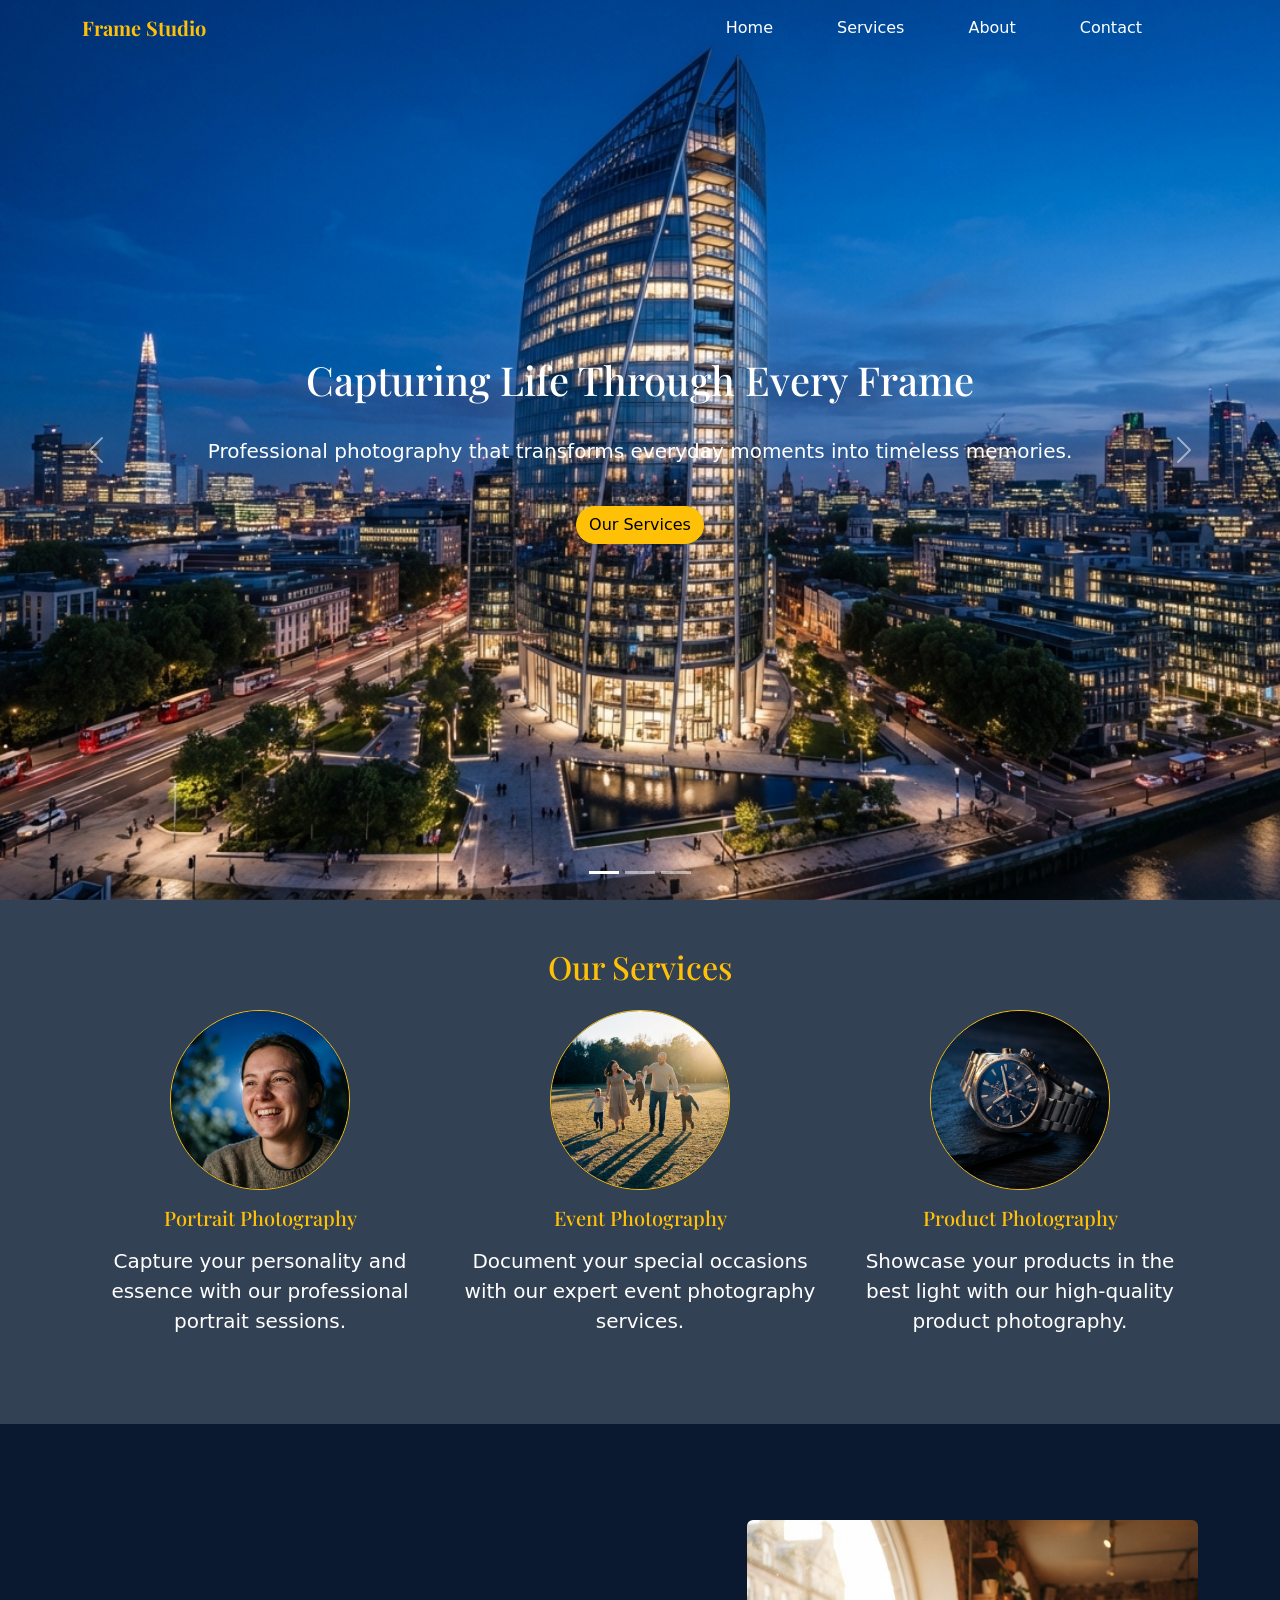
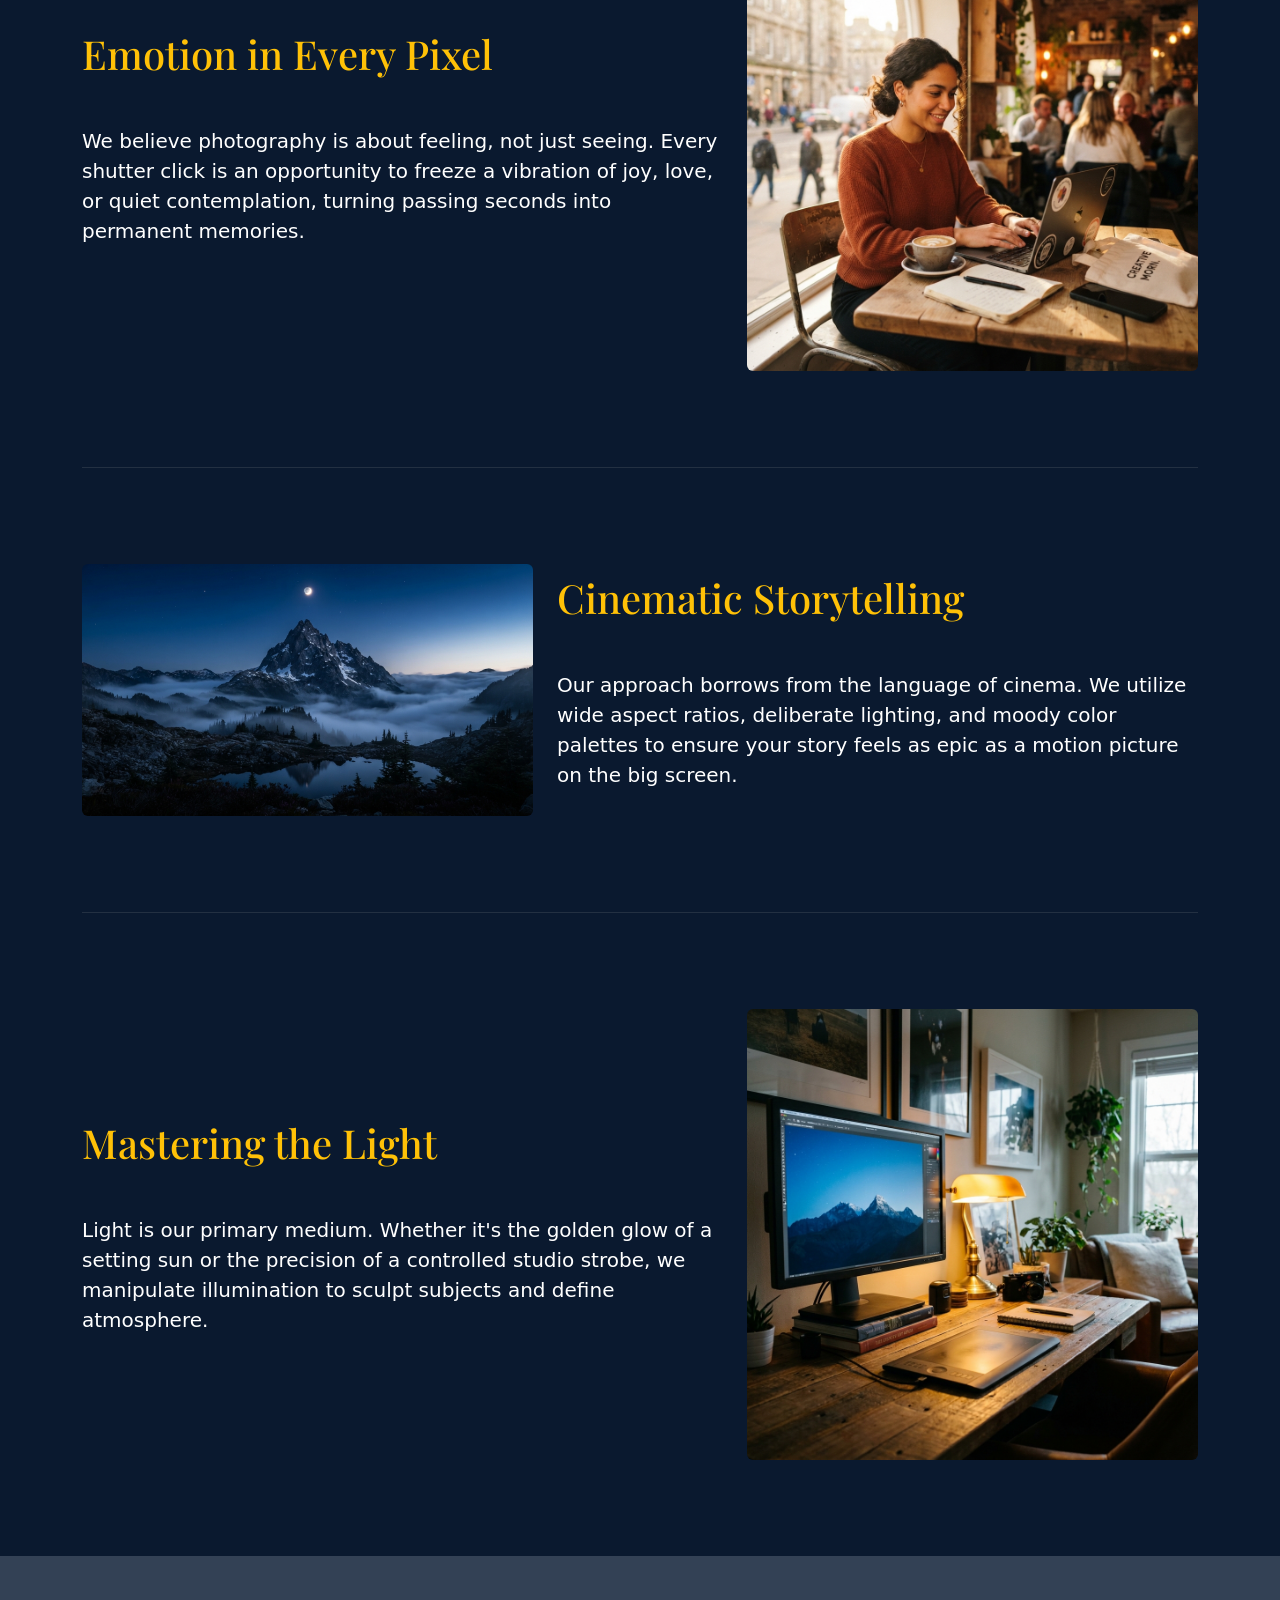
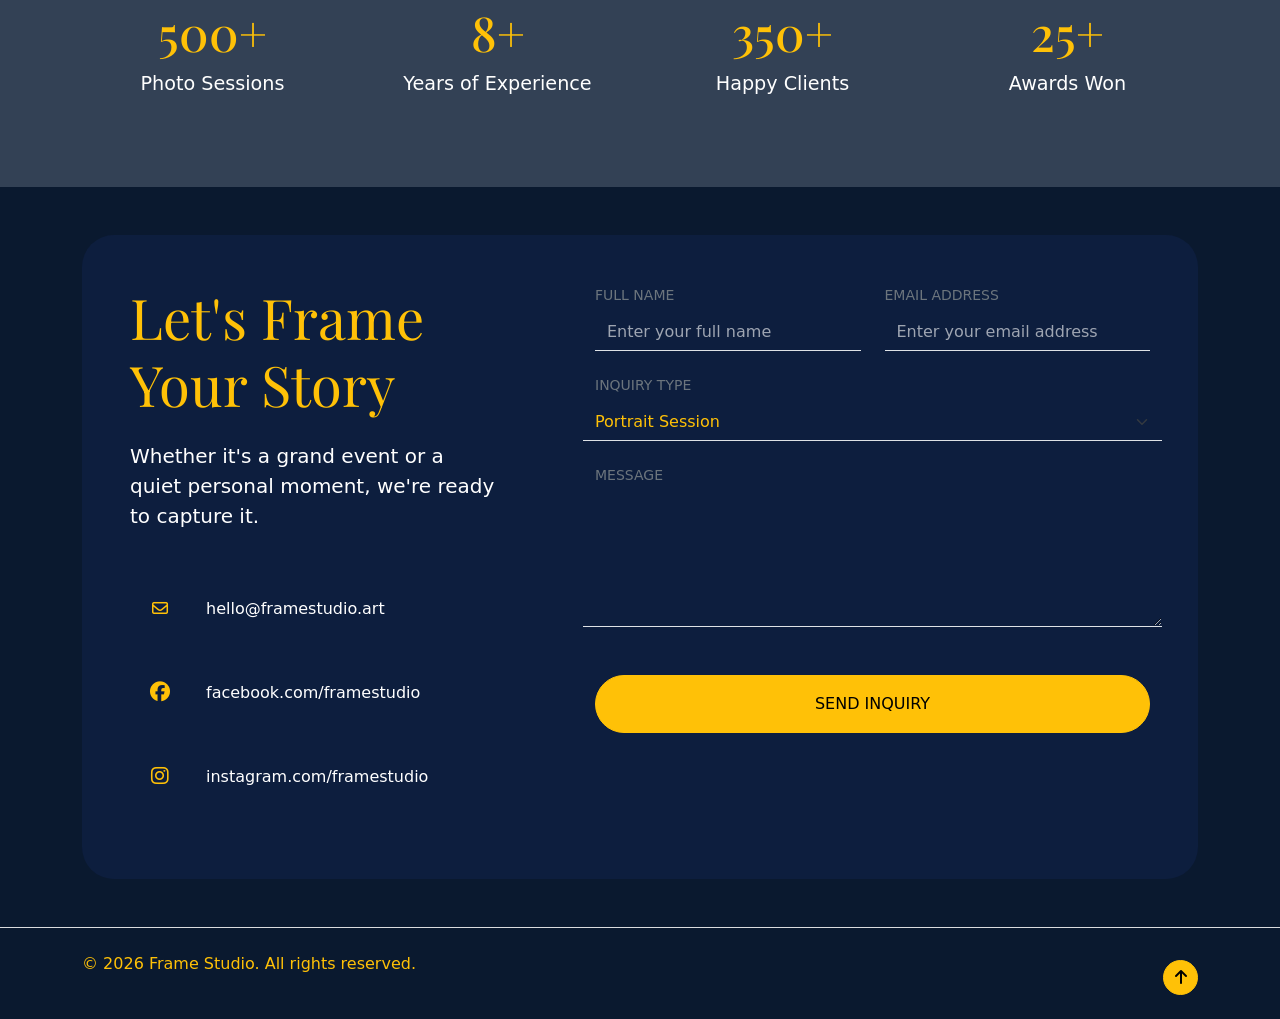
==== task2-FrameStudio/index.html @ ea69ed28 "feat: implement FrameStudio using Bootstrap" ====
<!DOCTYPE html>
<html lang="en">
<head>
    <meta charset="UTF-8">
    <meta name="viewport" content="width=device-width, initial-scale=1.0">
    <title>Frame Studio</title>
    <link rel="stylesheet" href="style.css">
    <link rel="preconnect" href="https://fonts.googleapis.com">
    <link rel="preconnect" href="https://fonts.gstatic.com" crossorigin>
    <link href="https://fonts.googleapis.com/css2?family=Inter:wght@300;400;500;600&family=Playfair+Display:wght@500;600;700;800&display=swap" rel="stylesheet">
    <link rel="stylesheet" href="https://cdnjs.cloudflare.com/ajax/libs/font-awesome/6.7.2/css/all.min.css">
    <link href="https://cdn.jsdelivr.net/npm/bootstrap@5.3.8/dist/css/bootstrap.min.css" rel="stylesheet" integrity="sha384-sRIl4kxILFvY47J16cr9ZwB07vP4J8+LH7qKQnuqkuIAvNWLzeN8tE5YBujZqJLB" crossorigin="anonymous">
</head>
<body>

<!-- 1) header -->
    <header>
        <nav class="navbar navbar-expand-lg fixed-top m" id="navbar">
            <div class="container">
                <a class="navbar-brand text-warning fw-bold" href="#carousel">Frame Studio</a>
                    <ul class="navbar-nav ms-auto">
                        <li class="nav-item me-5 ">
                            <a class="nav-link text-white" href="#carousel">Home</a>
                        </li>
                        <li class="nav-item me-5 ">
                            <a class="nav-link text-white" href="#services">Services</a>
                        </li>
                        <li class="nav-item me-5">
                            <a class="nav-link text-white" href="#about">About</a>
                        </li>
                        <li class="nav-item me-5">
                            <a class="nav-link text-white" href="#contact">Contact</a>
                        </li>
                    </ul>
            </div>
        </nav>
    </header>

<!-- 2)hero carousel -->
<div id="carousel" class="carousel slide" data-bs-ride="carousel">
  <div class="carousel-indicators">
    <button type="button" data-bs-target="#carousel" data-bs-slide-to="0" class="active" aria-current="true" aria-label="Slide 1"></button>
    <button type="button" data-bs-target="#carousel" data-bs-slide-to="1" aria-label="Slide 2"></button>
    <button type="button" data-bs-target="#carousel" data-bs-slide-to="2" aria-label="Slide 3"></button>
  </div>
  <div class="carousel-inner">
    <div class="carousel-item active">
      <img src="images/carousel1.png" class="d-block w-100" alt="image1">
      <div class="carousel-caption d-flex flex-column justify-content-center align-items-center h-100 top-0">
        <h1>Capturing Life Through Every Frame</h1>
        <br>
        <p class="lead">Professional photography that transforms everyday moments into timeless memories.</p>
        <br>
        <a href="#services" class="btn btn-warning rounded-pill">Our Services</a>
      </div>
    </div>
    <div class="carousel-item">
      <img src="images/carousel2.png" class="d-block w-100" alt="image2">
      <div class="carousel-caption d-flex flex-column justify-content-center align-items-center h-100 top-0">
        <h1>Timeless Moments, Artistically Preserved</h1>
        <br>
        <p class="lead">From portraits to special events, we capture emotions with creativity and precision.</p>
        <br>
        <a href="#about" class="btn btn-warning rounded-pill">About Us</a>
      </div>
    </div>
    <div class="carousel-item">
      <img src="images/carousel3.png" class="d-block w-100" alt="image3">
      <div class="carousel-caption d-flex flex-column justify-content-center align-items-center h-100 top-0">
        <h1>The Art of Professional Photography</h1>
        <br>
        <p class="lead">High-quality photography with artistic editing and attention to every detail.</p>
        <br>
        <a href="#contact" class="btn btn-warning rounded-pill">Get in Touch</a>

      </div>
    </div>
  </div>
  <button class="carousel-control-prev" type="button" data-bs-target="#carousel" data-bs-slide="prev">
    <span class="carousel-control-prev-icon" aria-hidden="true"></span>
    <span class="visually-hidden">Previous</span>
  </button>
  <button class="carousel-control-next" type="button" data-bs-target="#carousel" data-bs-slide="next">
    <span class="carousel-control-next-icon" aria-hidden="true"></span>
    <span class="visually-hidden">Next</span>
  </button>
</div>

<!-- 3)services -->
 <section id="services" class="bg-gray py-5">
    <div class="container">
        <h2 class="text-center mb-4 text-warning">Our Services</h2>
        <div class="row">
            <div class="col-lg-4 mb-4">
                    <img src="images/service1.png" class=" rounded-circle border border-warning mb-3 d-block mx-auto service-img" alt="Service 1" width="180" height="180">
                    <div class=" text-center">
                        <h5 class="text-warning mb-3">Portrait Photography</h5>
                        <p class="text-white lead">Capture your personality and essence with our professional portrait sessions.</p>
            
                </div>
            </div>
            <div class="col-lg-4 mb-4">
                    <img src="images/service2.png" class=" rounded-circle border border-warning mb-3 d-block mx-auto service-img" alt="Service 2" width="180" height="180">
                    <div class="text-center">
                        <h5 class="text-warning mb-3">Event Photography</h5>
                        <p class="text-white lead">Document your special occasions with our expert event photography services.</p>
                    </div>
            </div>
            <div class="col-lg-4 mb-4">
                    <img src="images/service3.png" class=" rounded-circle border border-warning mb-3 d-block mx-auto service-img" alt="Service 3" width="180" height="180">
                    <div class=" text-center">
                        <h5 class="text-warning mb-3">Product Photography</h5>
                        <p class="text-white lead">Showcase your products in the best light with our high-quality product photography.</p>
                    </div>
            </div>
        </div>
    </div>
</section>    

<!-- 4)about us -->
<section id="about" class="bg-navy py-5">
<div class="container">
    <div class="row align-items-center py-5">
        <div class="col-lg-7">
        <h1 class="text-warning mb-5">Emotion in Every Pixel</h1>
        <p class="text-white lead">
        We believe photography is about feeling, not just seeing. Every shutter click is an opportunity to freeze a vibration of joy, love, or quiet contemplation, turning passing seconds into permanent memories.
        </p>
        </div>
        <div class="col-lg-5">
        <img src="images/card1.png" class="img-fluid rounded about-img" alt="img1">
        </div>
    </div>
    <hr class="border-secondary opacity-25 my-5">
    <div class="row align-items-center py-5">
        <div class="col-lg-5 order-lg-1">
        <img src="images/card2.png" class="img-fluid rounded about-img" alt="img2">
        </div>
        <div class="col-lg-7 order-lg-2">
        <h1 class="text-warning mb-5">Cinematic Storytelling</h1>
        <p class="text-white lead">Our approach borrows from the language of cinema. We utilize wide aspect ratios, deliberate lighting, and moody color palettes to ensure your story feels as epic as a motion picture on the big screen.</p>
        </div>
    </div>
    <hr class="border-secondary opacity-25 my-5">
    <div class="row align-items-center py-5">
        <div class="col-lg-7">
            <h1 class="text-warning mb-5">Mastering the Light</h1>
            <p class="text-white lead">Light is our primary medium. Whether it's the golden glow of a setting sun or the precision of a controlled studio strobe, we manipulate illumination to sculpt subjects and define atmosphere.</p>
                
        </div>
        <div class="col-lg-5">
        <img src="images/card3.png" class="img-fluid rounded about-img" alt="img3">
        </div>
    </div>

</div>
</section>

<!-- 5)numbers -->
 <section id="numbers" class="bg-gray py-5 ">
    <div class="container">
        <div class="row text-center">
            <div class="col-lg-3 mb-4">
                <h2 class="text-warning mb-2">500+</h2>
                <p class="text-white lead">Photo Sessions</p>
            </div>
            <div class="col-lg-3 mb-4">
                <h2 class="text-warning mb-2">8+</h2>
                <p class="text-white lead">Years of Experience</p>
            </div>
            <div class="col-lg-3 mb-4">
                <h2 class="text-warning mb-2">350+</h2>
                <p class="text-white lead">Happy Clients</p>
            </div>
            <div class="col-lg-3 mb-4">
                <h2 class="text-warning mb-2">25+</h2>
                <p class="text-white lead">Awards Won</p>
            </div>
        </div>
    </div>
 </section>

 <!-- 6)contact -->
<section id="contact" class="bg-navy py-5">
    <div class="container">
        <div class="card bg-blue border-0 rounded-5 overflow-hidden">
            <div class="row g-0">
                <div class="col-lg-5 p-5">
                    <h1 class="display-4 text-warning mb-4">Let's Frame Your Story</h1>
                    <p class="lead text-white mb-5">
                    Whether it's a grand event or a quiet personal moment, we're ready to capture it.
                    </p>
                    <div class="d-flex align-items-center mb-4">
                        <div class="d-flex justify-content-center align-items-center icon" style="width:60px;height:60px;">
                             <a href="https://www.gmail.com" target="_blank" rel="noopener noreferrer">
                                <i class="fa-regular fa-envelope text-warning"></i>
                            </a>
                        </div>
                      <p class="text-white ms-3 mb-0">hello@framestudio.art</p>
                    </div>
                    <div class="d-flex align-items-center mb-4">
                        <div class="d-flex justify-content-center align-items-center icon" style="width:60px;height:60px;">
                             <a href="https://www.facebook.com" target="_blank" rel="noopener noreferrer">
                                <i class="fa-brands fa-facebook fa-lg" style="color: rgb(255, 193, 7);"></i>
                            </a>
                        </div>
                      <p class="text-white ms-3 mb-0">facebook.com/framestudio</p>
                    </div>
                    <div class="d-flex align-items-center mb-4">
                        <div class="d-flex justify-content-center align-items-center icon" style="width:60px;height:60px;">
                             <a href="https://www.instagram.com" target="_blank" rel="noopener noreferrer">
                                <i class="fa-brands fa-instagram fa-lg" style="color: rgb(255, 193, 7);"></i>
                            </a>
                        </div>
                      <p class="text-white ms-3 mb-0">instagram.com/framestudio</p>
                    </div>
                </div>
                <div class="col-lg-7 p-5">
                    <div class="row">
                            <div class="col-md-6 mb-4">
                                <label class="form-label text-secondary small">FULL NAME</label>
                                <input type="text" class="form-control bg-transparent border-0 border-bottom rounded-0 text-white" placeholder="Enter your full name">
                            </div>
                            <div class="col-md-6 mb-4">
                                <label class="form-label text-secondary small">EMAIL ADDRESS</label>
                                <input type="email" class="form-control bg-transparent border-0 border-bottom rounded-0 text-white" placeholder="Enter your email address">
                            </div>
                            <label class="form-label text-secondary small">INQUIRY TYPE</label>
                            <select class="form-select bg-transparent border-0 border-bottom rounded-0 text-warning" aria-label="Default">
                            <option>Portrait Session</option>
                            <option> Corporate Event </option>
                            <option>Product Photography</option>
                            <option>Creative Projects</option>
                            </select>
                            <label class="form-label text-secondary small mt-4">MESSAGE</label>
                            <textarea
                            class="form-control bg-transparent border-0 border-bottom rounded-0 text-white" rows="5" placeholder="Write your message here...">
                            </textarea>
                            <div class="d-grid mt-5">
                            <button class="btn btn-warning rounded-pill py-3">SEND INQUIRY</button>
                            </div>
                    </div>
                </div>
            </div>
        </div>
    </div>
</section>
<hr class="border-secondary my-0">

<!-- 7)footer -->
<footer class="bg-navy py-4">
    <div class="container">
    <div class="row">
        <div class="col-md-6 text-center text-md-start mb-3 mb-md-0">
            <p class="text-warning mb-0">&copy; 2026 Frame Studio. All rights reserved.</p>
        </div>
        <div class="col-md-6 text-center text-md-end">
                <div class="text-end mt-2 text-white ">
                <a href="#carousel" class="btn btn-warning rounded-circle d-inline-flex justify-content-center align-items-center" style="width:35px;height:35px;"> <i class="fa-solid fa-arrow-up"></i> </a>
            </div>
        </div>
    </div>
</footer>

<script src="https://cdn.jsdelivr.net/npm/bootstrap@5.3.8/dist/js/bootstrap.bundle.min.js"></script>
<script src="script.js"></script>
</body>
</html>
---- task2-FrameStudio/style.css ----
/* for color variables & font*/
:root{
    --navy:#0a192f;
    --blue:#1e3b8a2a;
    --gray:#334155;
}

.bg-navy{
    background-color: var(--navy) !important;
}

.bg-blue{
    background-color: var(--blue) !important;
}
.bg-gray{
    background-color: var(--gray) !important;
}
h1,h2,h3,h4,h5,h6,
.navbar-brand{
    font-family:"Playfair Display", serif;
}
/* for navbar scrolled & active link */
#navbar{
    transition: .4s;
}
#navbar.scrolled{
    background: var(--navy);
    box-shadow:0 4px 15px rgba(0,0,0,.25);
}

/* for hero section */
.carousel-item{
    height: 100vh;
}

.carousel-item img{
    width: 100%;
    height: 100%;
    object-fit: cover;
}
/* for service section */
.service-img{
    transition: all 0.3s ease-in-out;
}

.service-img:hover{
    transform: scale(1.1);
}

/* for numbers section */
#numbers{
    
    padding:120px 0;
}
#numbers h2{
    font-size:3rem;
}
#numbers p{
    font-size:1.2rem;
}
/* for contact section */
.icon:hover{
    background-color: var(--blue);
    border-radius: 50%;
    transition: all 0.3s ease-in-out;
}
.form-control::placeholder{
    color: rgba(255,255,255,.6) !important;
    opacity: 1 !important;
}
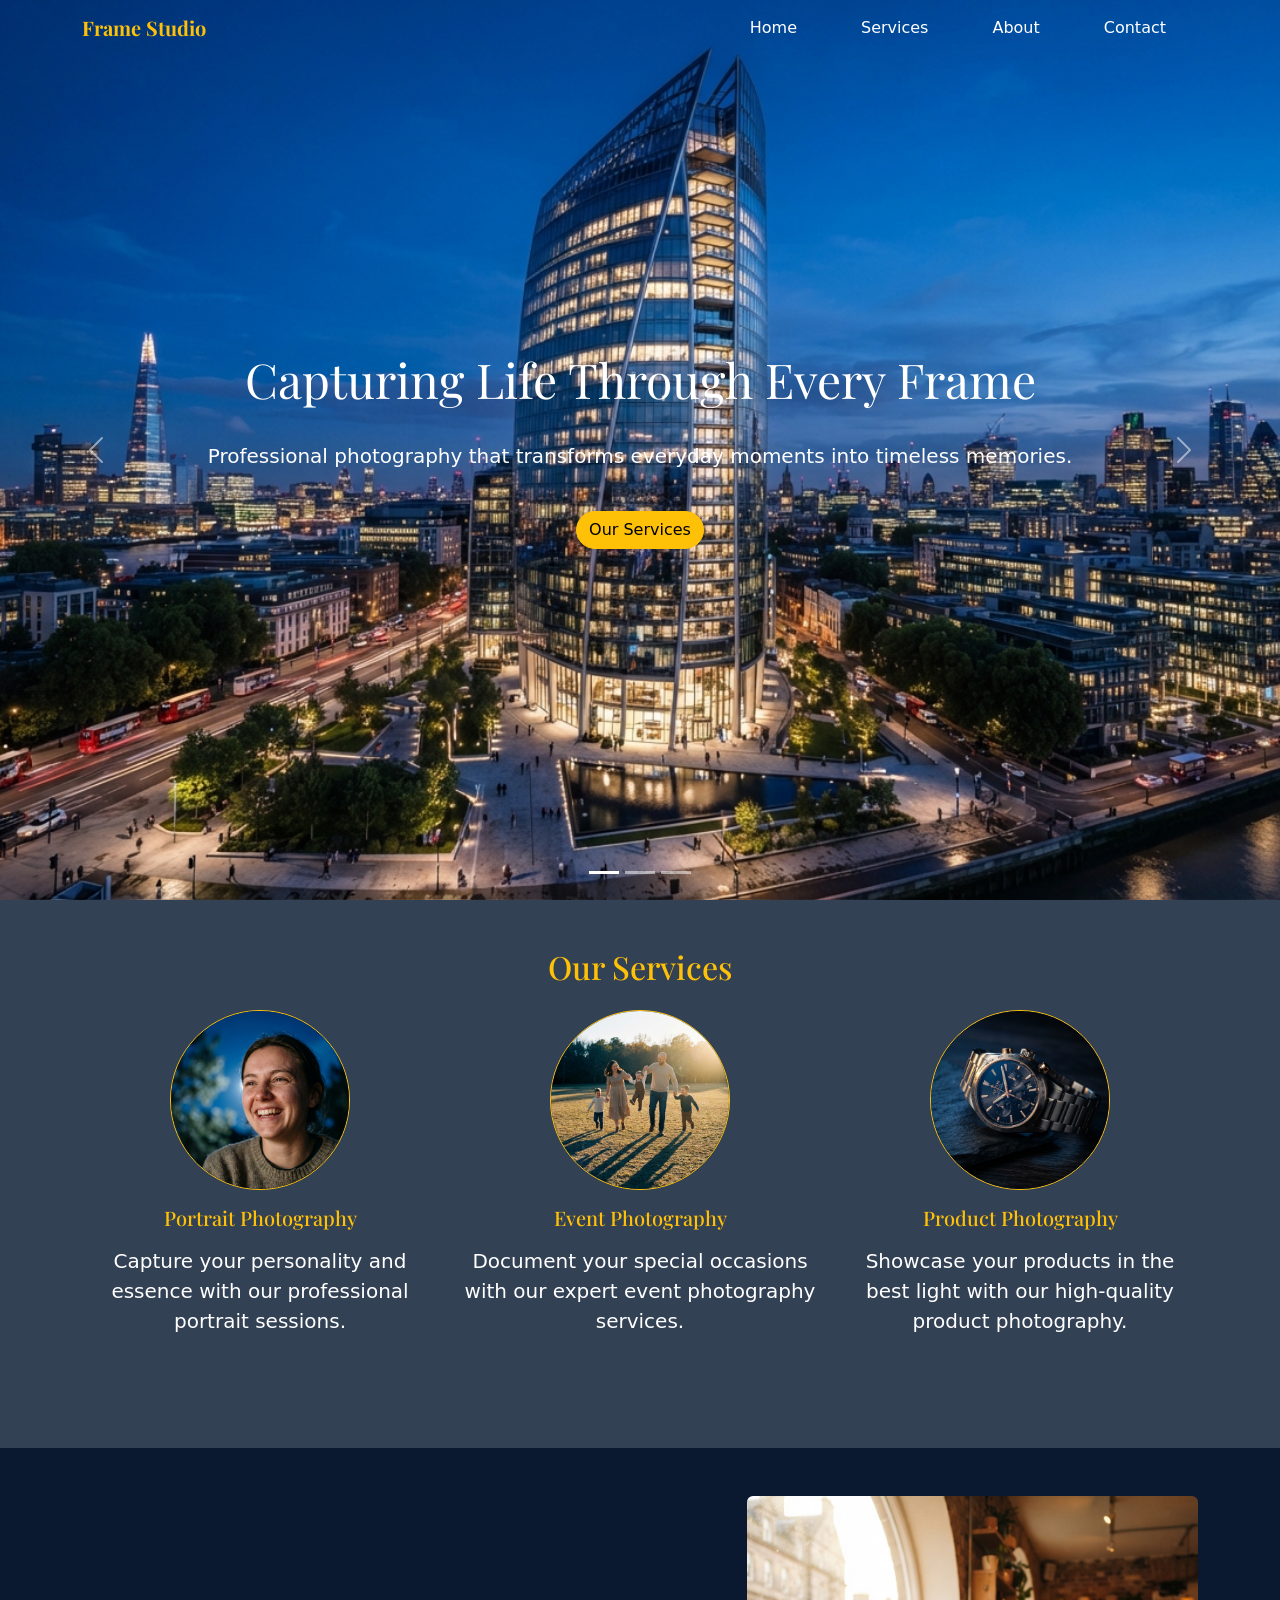
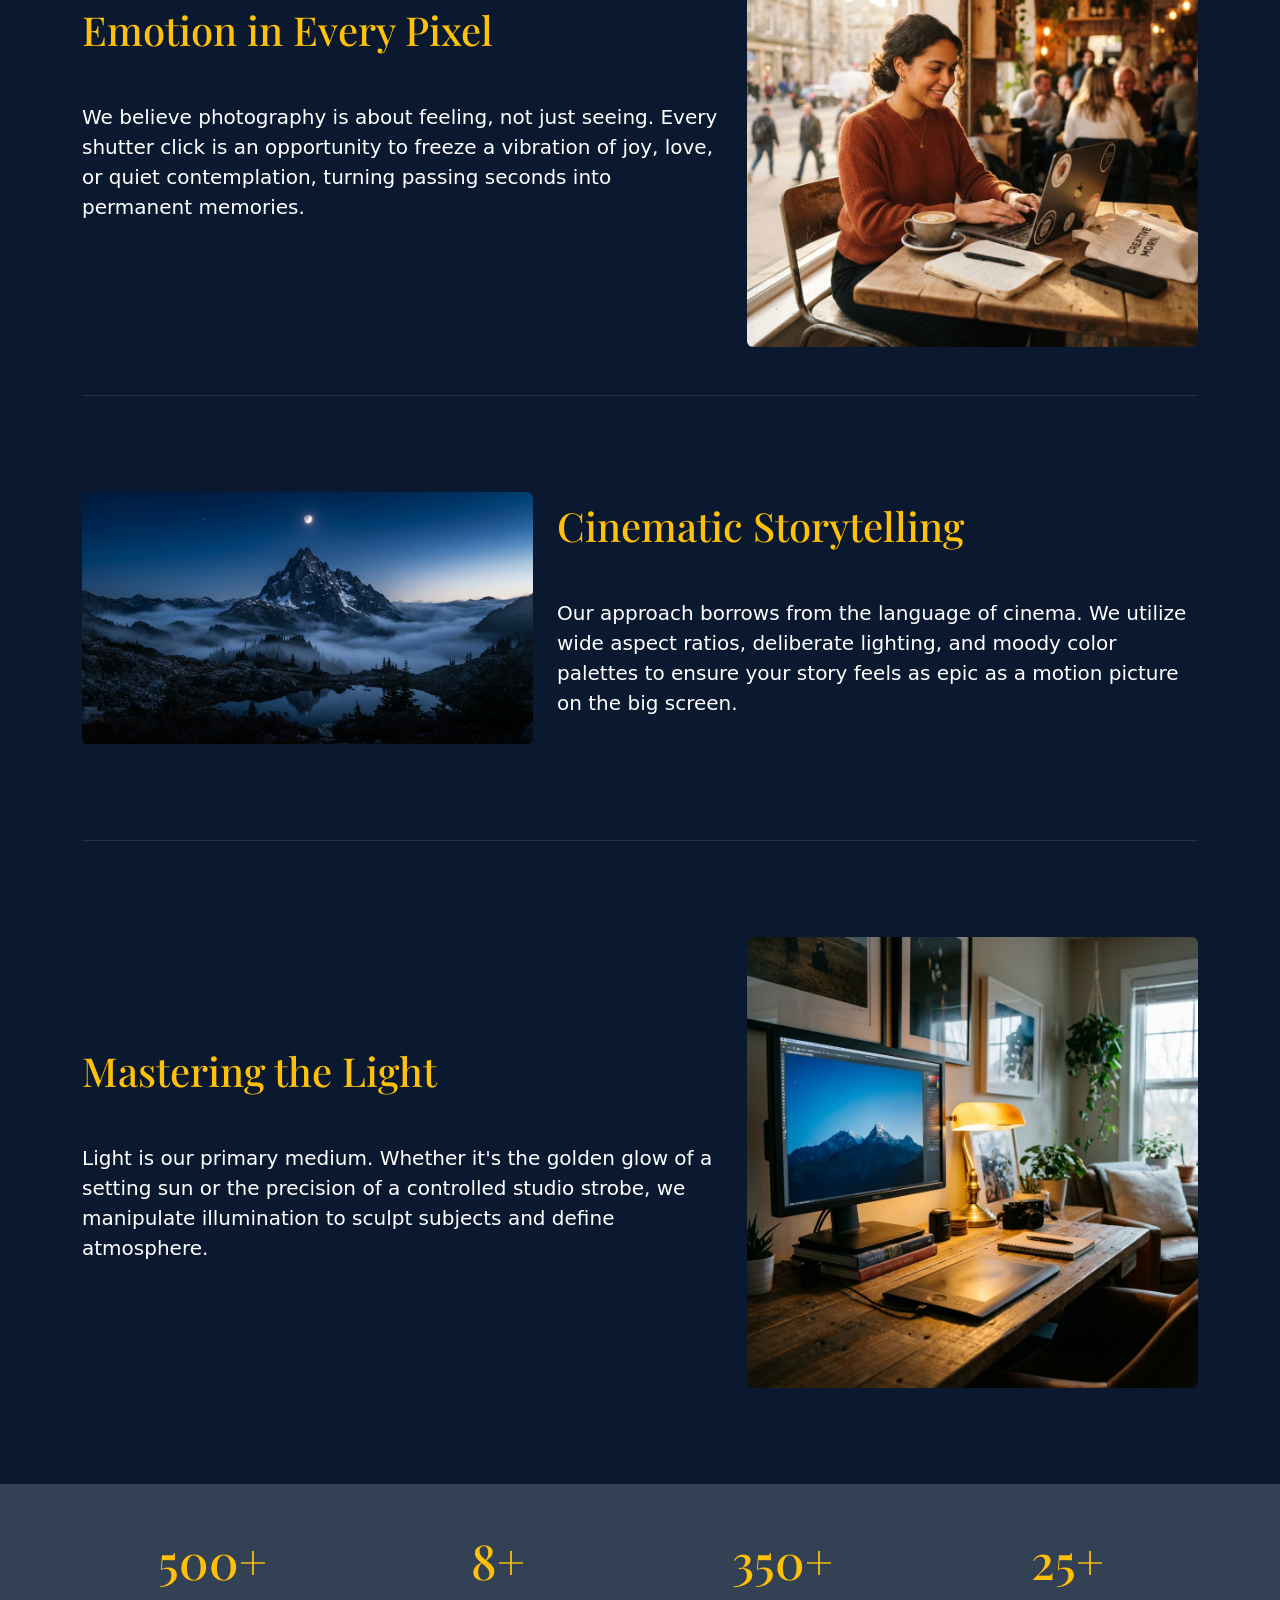
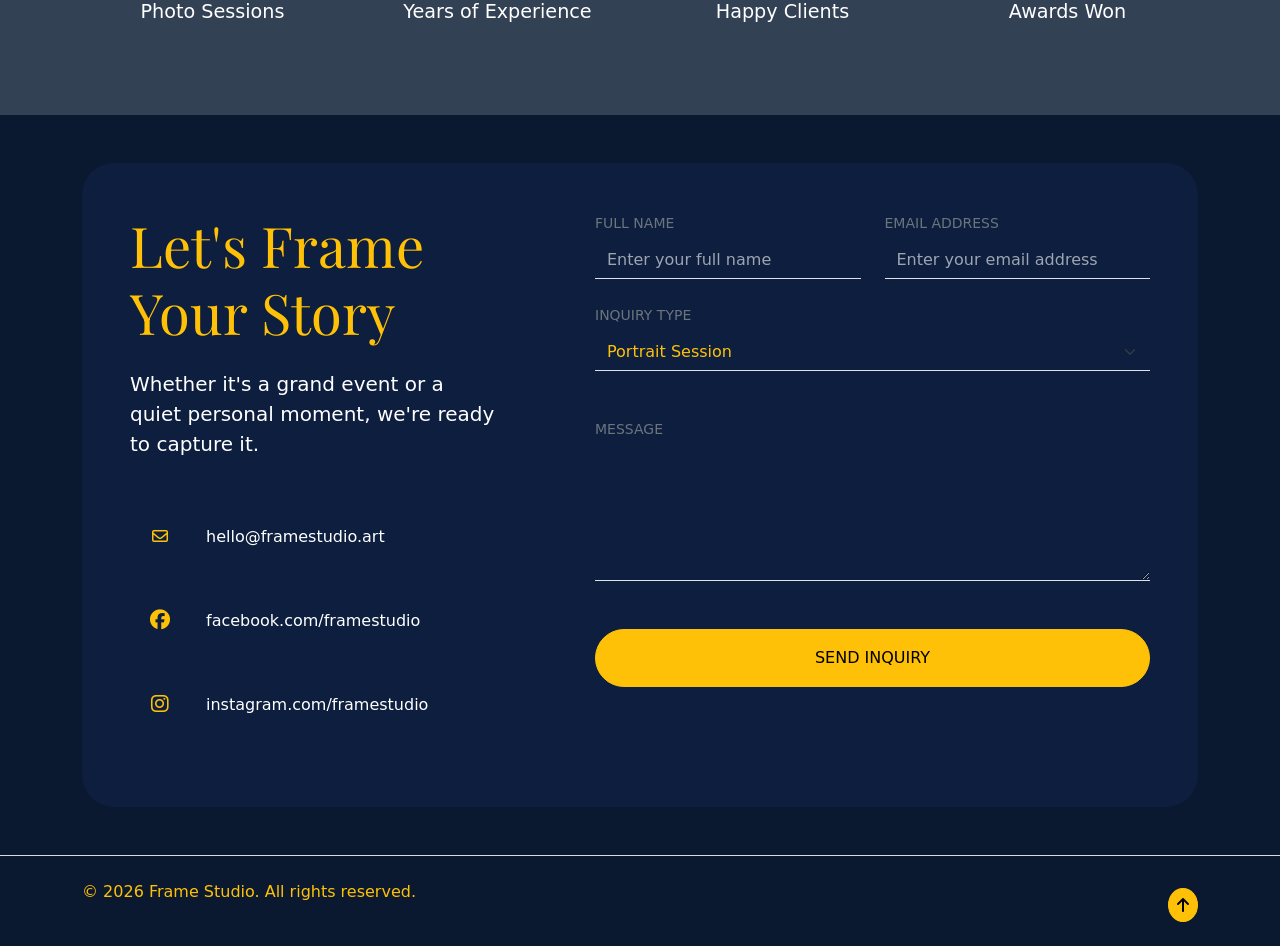
==== commit efd332a8: "feat: add responsive layout" ====
--- a/task2-FrameStudio/index.html
+++ b/task2-FrameStudio/index.html
@@ -15,23 +15,28 @@
 
 <!-- 1) header -->
     <header>
-        <nav class="navbar navbar-expand-lg fixed-top m" id="navbar">
+        <nav class="navbar navbar-expand-md navbar-dark fixed-top" id="navbar">
             <div class="container">
                 <a class="navbar-brand text-warning fw-bold" href="#carousel">Frame Studio</a>
+                <button class="navbar-toggler" type="button" data-bs-toggle="collapse" data-bs-target="#menu">
+                    <span class="navbar-toggler-icon "></span>
+                </button>
+                <div class="collapse navbar-collapse" id="menu">
                     <ul class="navbar-nav ms-auto">
-                        <li class="nav-item me-5 ">
+                        <li class="nav-item mx-lg-4">
                             <a class="nav-link text-white" href="#carousel">Home</a>
                         </li>
-                        <li class="nav-item me-5 ">
+                        <li class="nav-item mx-lg-4">
                             <a class="nav-link text-white" href="#services">Services</a>
                         </li>
-                        <li class="nav-item me-5">
+                        <li class="nav-item mx-lg-4">
                             <a class="nav-link text-white" href="#about">About</a>
                         </li>
-                        <li class="nav-item me-5">
+                        <li class="nav-item mx-lg-4">
                             <a class="nav-link text-white" href="#contact">Contact</a>
                         </li>
                     </ul>
+                </div>
             </div>
         </nav>
     </header>
@@ -47,7 +52,7 @@
     <div class="carousel-item active">
       <img src="images/carousel1.png" class="d-block w-100" alt="image1">
       <div class="carousel-caption d-flex flex-column justify-content-center align-items-center h-100 top-0">
-        <h1>Capturing Life Through Every Frame</h1>
+        <h1 class="display-5">Capturing Life Through Every Frame</h1>
         <br>
         <p class="lead">Professional photography that transforms everyday moments into timeless memories.</p>
         <br>
@@ -57,7 +62,7 @@
     <div class="carousel-item">
       <img src="images/carousel2.png" class="d-block w-100" alt="image2">
       <div class="carousel-caption d-flex flex-column justify-content-center align-items-center h-100 top-0">
-        <h1>Timeless Moments, Artistically Preserved</h1>
+        <h1 class="display-5">Timeless Moments, Artistically Preserved</h1>
         <br>
         <p class="lead">From portraits to special events, we capture emotions with creativity and precision.</p>
         <br>
@@ -67,7 +72,7 @@
     <div class="carousel-item">
       <img src="images/carousel3.png" class="d-block w-100" alt="image3">
       <div class="carousel-caption d-flex flex-column justify-content-center align-items-center h-100 top-0">
-        <h1>The Art of Professional Photography</h1>
+        <h1 class="display-5">The Art of Professional Photography</h1>
         <br>
         <p class="lead">High-quality photography with artistic editing and attention to every detail.</p>
         <br>
@@ -91,7 +96,7 @@
     <div class="container">
         <h2 class="text-center mb-4 text-warning">Our Services</h2>
         <div class="row">
-            <div class="col-lg-4 mb-4">
+            <div class="col-lg-4 col-md-6 mb-5">
                     <img src="images/service1.png" class=" rounded-circle border border-warning mb-3 d-block mx-auto service-img" alt="Service 1" width="180" height="180">
                     <div class=" text-center">
                         <h5 class="text-warning mb-3">Portrait Photography</h5>
@@ -99,14 +104,14 @@
             
                 </div>
             </div>
-            <div class="col-lg-4 mb-4">
+            <div class="col-lg-4 col-md-6 mb-5">
                     <img src="images/service2.png" class=" rounded-circle border border-warning mb-3 d-block mx-auto service-img" alt="Service 2" width="180" height="180">
                     <div class="text-center">
                         <h5 class="text-warning mb-3">Event Photography</h5>
                         <p class="text-white lead">Document your special occasions with our expert event photography services.</p>
                     </div>
             </div>
-            <div class="col-lg-4 mb-4">
+            <div class="col-lg-4 col-md-6 mb-5">
                     <img src="images/service3.png" class=" rounded-circle border border-warning mb-3 d-block mx-auto service-img" alt="Service 3" width="180" height="180">
                     <div class=" text-center">
                         <h5 class="text-warning mb-3">Product Photography</h5>
@@ -120,7 +125,7 @@
 <!-- 4)about us -->
 <section id="about" class="bg-navy py-5">
 <div class="container">
-    <div class="row align-items-center py-5">
+    <div class="row align-items-center gy-5">
         <div class="col-lg-7">
         <h1 class="text-warning mb-5">Emotion in Every Pixel</h1>
         <p class="text-white lead">
@@ -128,13 +133,13 @@
         </p>
         </div>
         <div class="col-lg-5">
-        <img src="images/card1.png" class="img-fluid rounded about-img" alt="img1">
+        <img src="images/card1.png" class="img-fluid rounded w-100" alt="img1">
         </div>
     </div>
     <hr class="border-secondary opacity-25 my-5">
     <div class="row align-items-center py-5">
         <div class="col-lg-5 order-lg-1">
-        <img src="images/card2.png" class="img-fluid rounded about-img" alt="img2">
+        <img src="images/card2.png" class="img-fluid rounded w-100" alt="img2">
         </div>
         <div class="col-lg-7 order-lg-2">
         <h1 class="text-warning mb-5">Cinematic Storytelling</h1>
@@ -149,7 +154,7 @@
                 
         </div>
         <div class="col-lg-5">
-        <img src="images/card3.png" class="img-fluid rounded about-img" alt="img3">
+        <img src="images/card3.png" class="img-fluid rounded w-100" alt="img3">
         </div>
     </div>
 
@@ -160,19 +165,19 @@
  <section id="numbers" class="bg-gray py-5 ">
     <div class="container">
         <div class="row text-center">
-            <div class="col-lg-3 mb-4">
+            <div class="col-6 col-lg-3 mb-4">
                 <h2 class="text-warning mb-2">500+</h2>
                 <p class="text-white lead">Photo Sessions</p>
             </div>
-            <div class="col-lg-3 mb-4">
+            <div class="col-6 col-lg-3 mb-4">
                 <h2 class="text-warning mb-2">8+</h2>
                 <p class="text-white lead">Years of Experience</p>
             </div>
-            <div class="col-lg-3 mb-4">
+            <div class="col-6 col-lg-3 mb-4">
                 <h2 class="text-warning mb-2">350+</h2>
                 <p class="text-white lead">Happy Clients</p>
             </div>
-            <div class="col-lg-3 mb-4">
+            <div class="col-6 col-lg-3 mb-4">
                 <h2 class="text-warning mb-2">25+</h2>
                 <p class="text-white lead">Awards Won</p>
             </div>
@@ -184,7 +189,7 @@
 <section id="contact" class="bg-navy py-5">
     <div class="container">
         <div class="card bg-blue border-0 rounded-5 overflow-hidden">
-            <div class="row g-0">
+            <div class="row g-0 gy-5">
                 <div class="col-lg-5 p-5">
                     <h1 class="display-4 text-warning mb-4">Let's Frame Your Story</h1>
                     <p class="lead text-white mb-5">
@@ -225,17 +230,21 @@
                                 <label class="form-label text-secondary small">EMAIL ADDRESS</label>
                                 <input type="email" class="form-control bg-transparent border-0 border-bottom rounded-0 text-white" placeholder="Enter your email address">
                             </div>
-                            <label class="form-label text-secondary small">INQUIRY TYPE</label>
-                            <select class="form-select bg-transparent border-0 border-bottom rounded-0 text-warning" aria-label="Default">
-                            <option>Portrait Session</option>
-                            <option> Corporate Event </option>
-                            <option>Product Photography</option>
-                            <option>Creative Projects</option>
-                            </select>
-                            <label class="form-label text-secondary small mt-4">MESSAGE</label>
-                            <textarea
-                            class="form-control bg-transparent border-0 border-bottom rounded-0 text-white" rows="5" placeholder="Write your message here...">
-                            </textarea>
+                            <div class="col-12 mb-4">
+
+                                <label class="form-label text-secondary small">INQUIRY TYPE</label>
+                                <select class="form-select bg-transparent border-0 border-bottom rounded-0 text-warning" aria-label="Default">
+                                    <option>Portrait Session</option>
+                                    <option> Corporate Event </option>
+                                    <option>Product Photography</option>
+                                    <option>Creative Projects</option>
+                                </select>
+                            </div>
+                            <div class="col-12">    
+
+                                <label class="form-label text-secondary small mt-4">MESSAGE</label>
+                                <textarea class="form-control bg-transparent border-0 border-bottom rounded-0 text-white" rows="5" placeholder="Write your message here..."> </textarea>
+                            </div>
                             <div class="d-grid mt-5">
                             <button class="btn btn-warning rounded-pill py-3">SEND INQUIRY</button>
                             </div>
@@ -249,16 +258,17 @@
 
 <!-- 7)footer -->
 <footer class="bg-navy py-4">
-    <div class="container">
+    <div class="container-lg">
     <div class="row">
         <div class="col-md-6 text-center text-md-start mb-3 mb-md-0">
             <p class="text-warning mb-0">&copy; 2026 Frame Studio. All rights reserved.</p>
         </div>
         <div class="col-md-6 text-center text-md-end">
                 <div class="text-end mt-2 text-white ">
-                <a href="#carousel" class="btn btn-warning rounded-circle d-inline-flex justify-content-center align-items-center" style="width:35px;height:35px;"> <i class="fa-solid fa-arrow-up"></i> </a>
-            </div>
-        </div>
+                <a href="#carousel" class="btn btn-warning rounded-circle d-inline-flex justify-content-center align-items-center p-2"> <i class="fa-solid fa-arrow-up"></i> </a>
+                </div>
+        </div>
+    </div>
     </div>
 </footer>
 
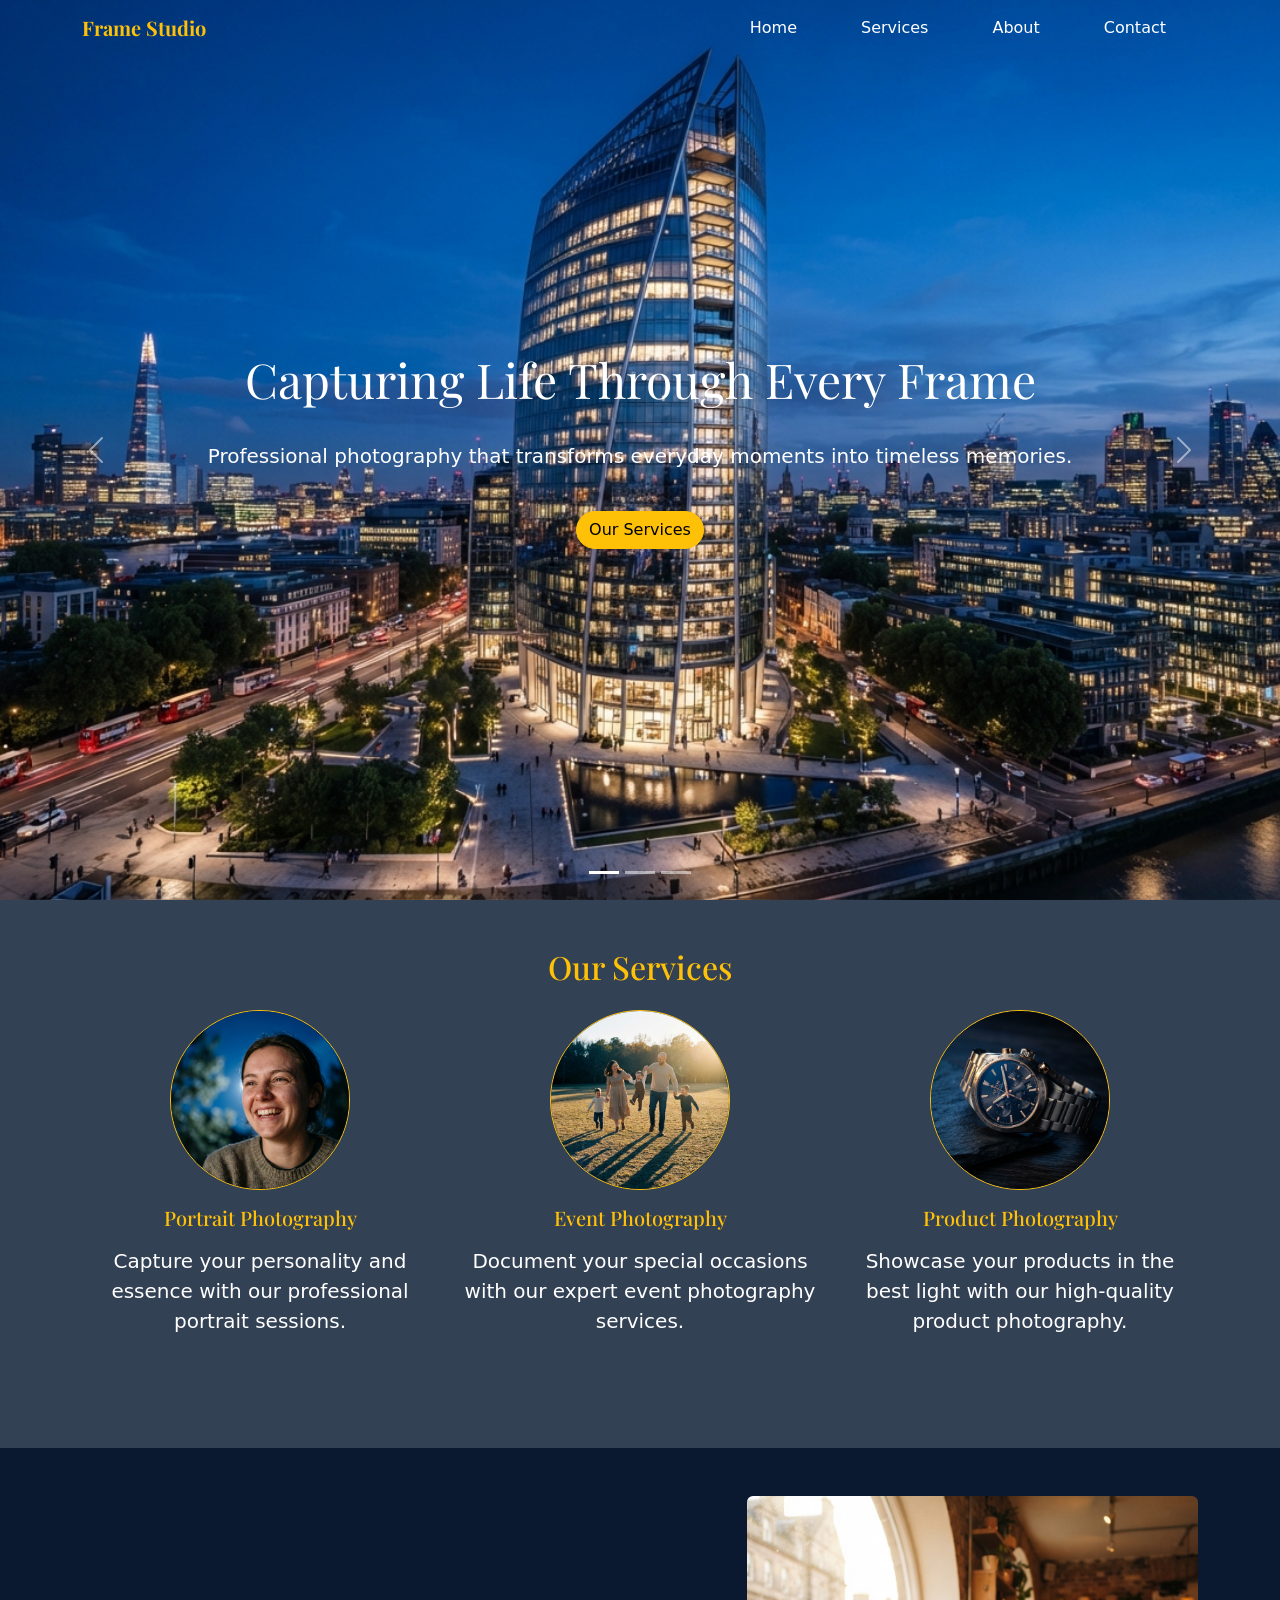
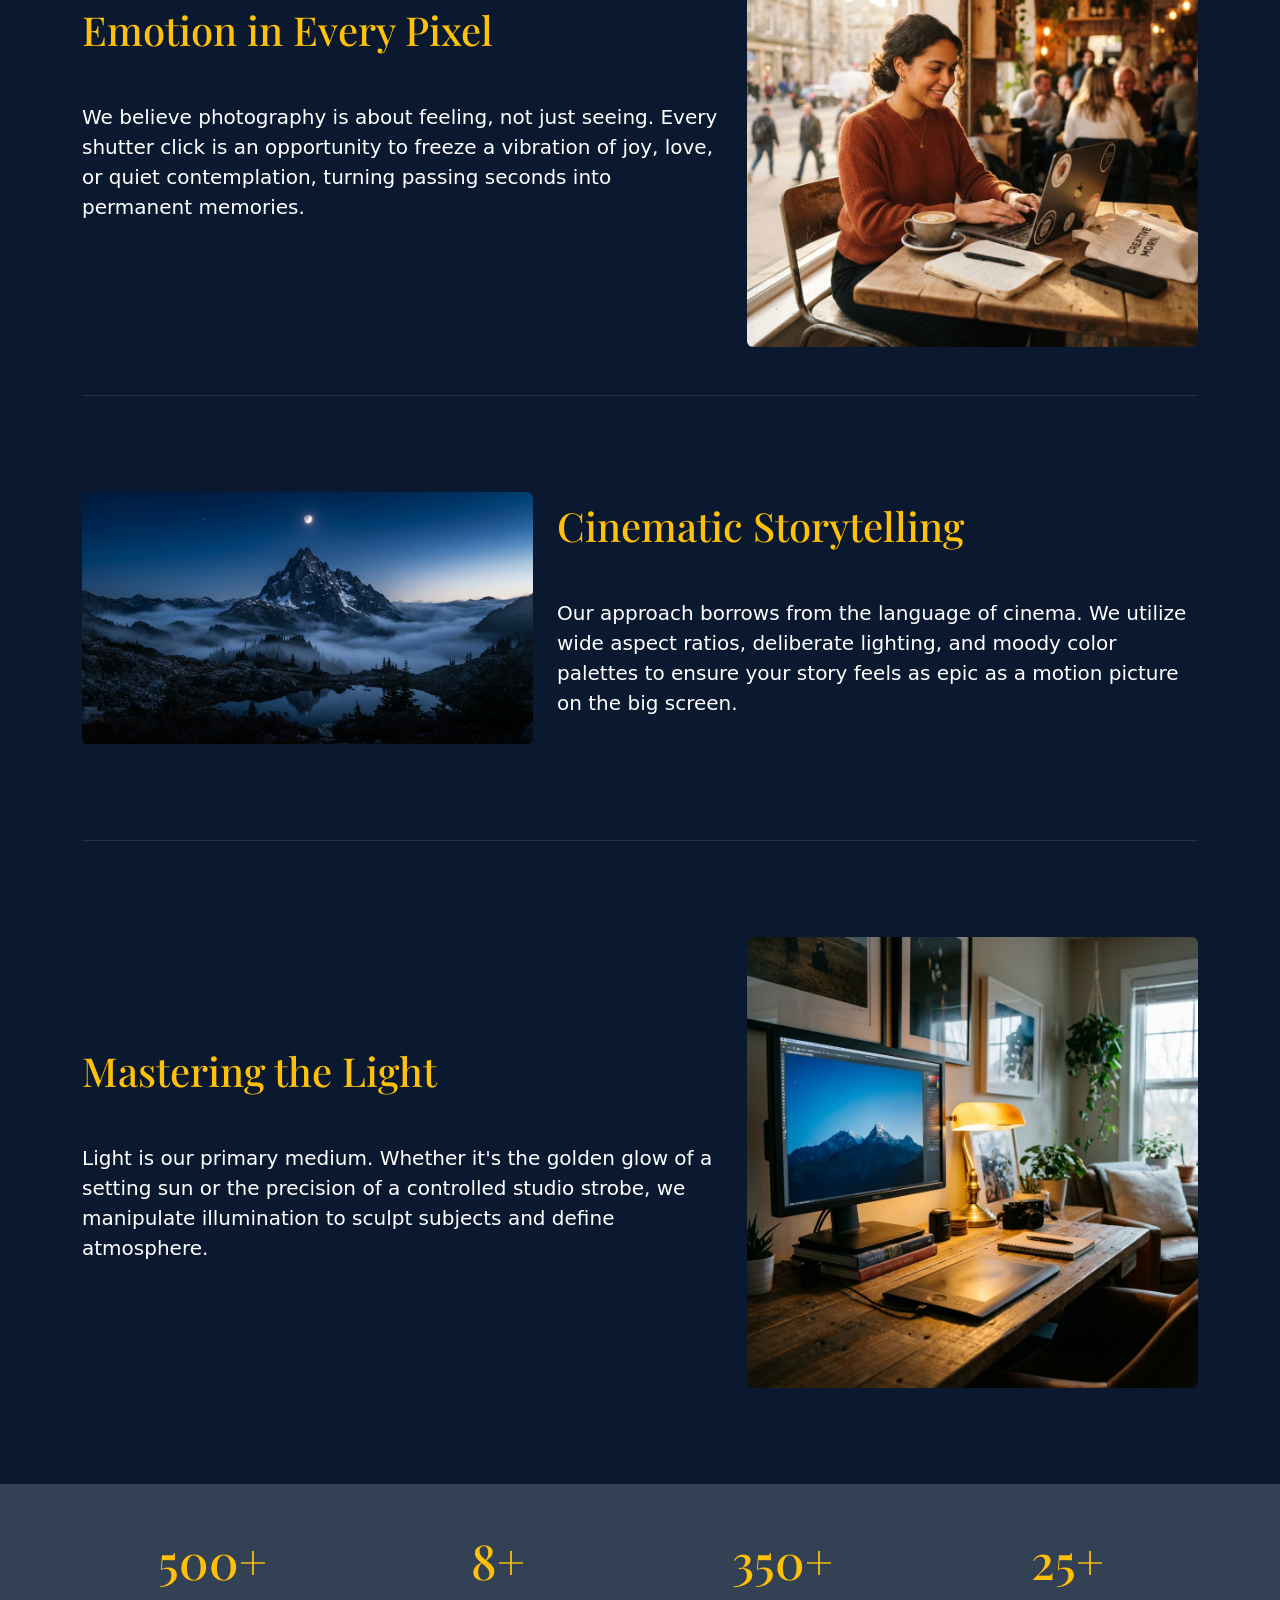
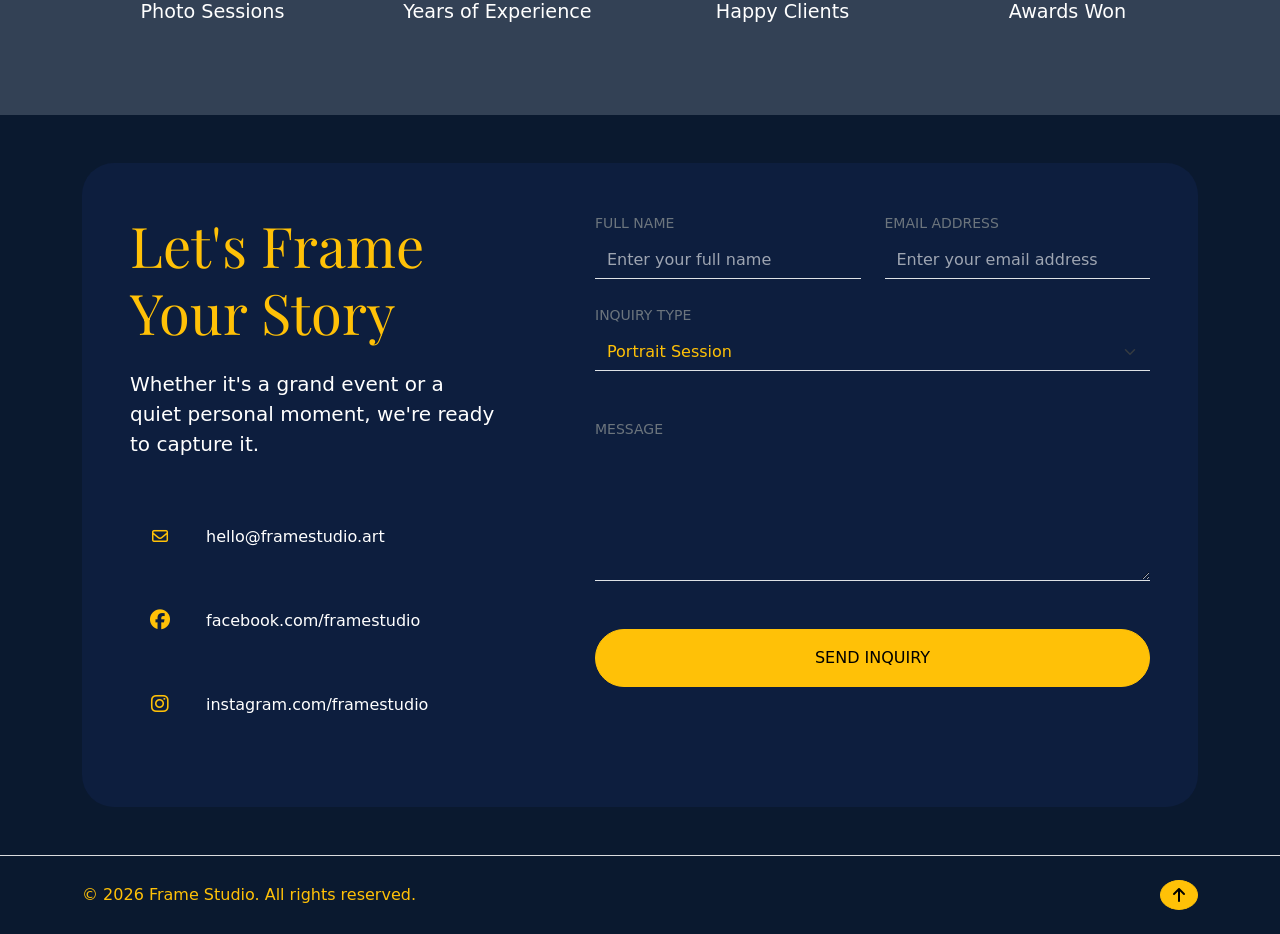
==== commit dcf22487: "refactor: replace footer grid with flex layout for better responsiveness" ====
--- a/task2-FrameStudio/index.html
+++ b/task2-FrameStudio/index.html
@@ -259,16 +259,12 @@
 <!-- 7)footer -->
 <footer class="bg-navy py-4">
     <div class="container-lg">
-    <div class="row">
-        <div class="col-md-6 text-center text-md-start mb-3 mb-md-0">
+        <div class="d-flex justify-content-between align-items-center">
             <p class="text-warning mb-0">&copy; 2026 Frame Studio. All rights reserved.</p>
-        </div>
-        <div class="col-md-6 text-center text-md-end">
-                <div class="text-end mt-2 text-white ">
-                <a href="#carousel" class="btn btn-warning rounded-circle d-inline-flex justify-content-center align-items-center p-2"> <i class="fa-solid fa-arrow-up"></i> </a>
-                </div>
-        </div>
-    </div>
+            <a href="#carousel" class="btn btn-warning rounded-circle d-inline-flex justify-content-center align-items-center">
+                <i class="fa-solid fa-arrow-up"></i>
+            </a>
+        </div>
     </div>
 </footer>
 
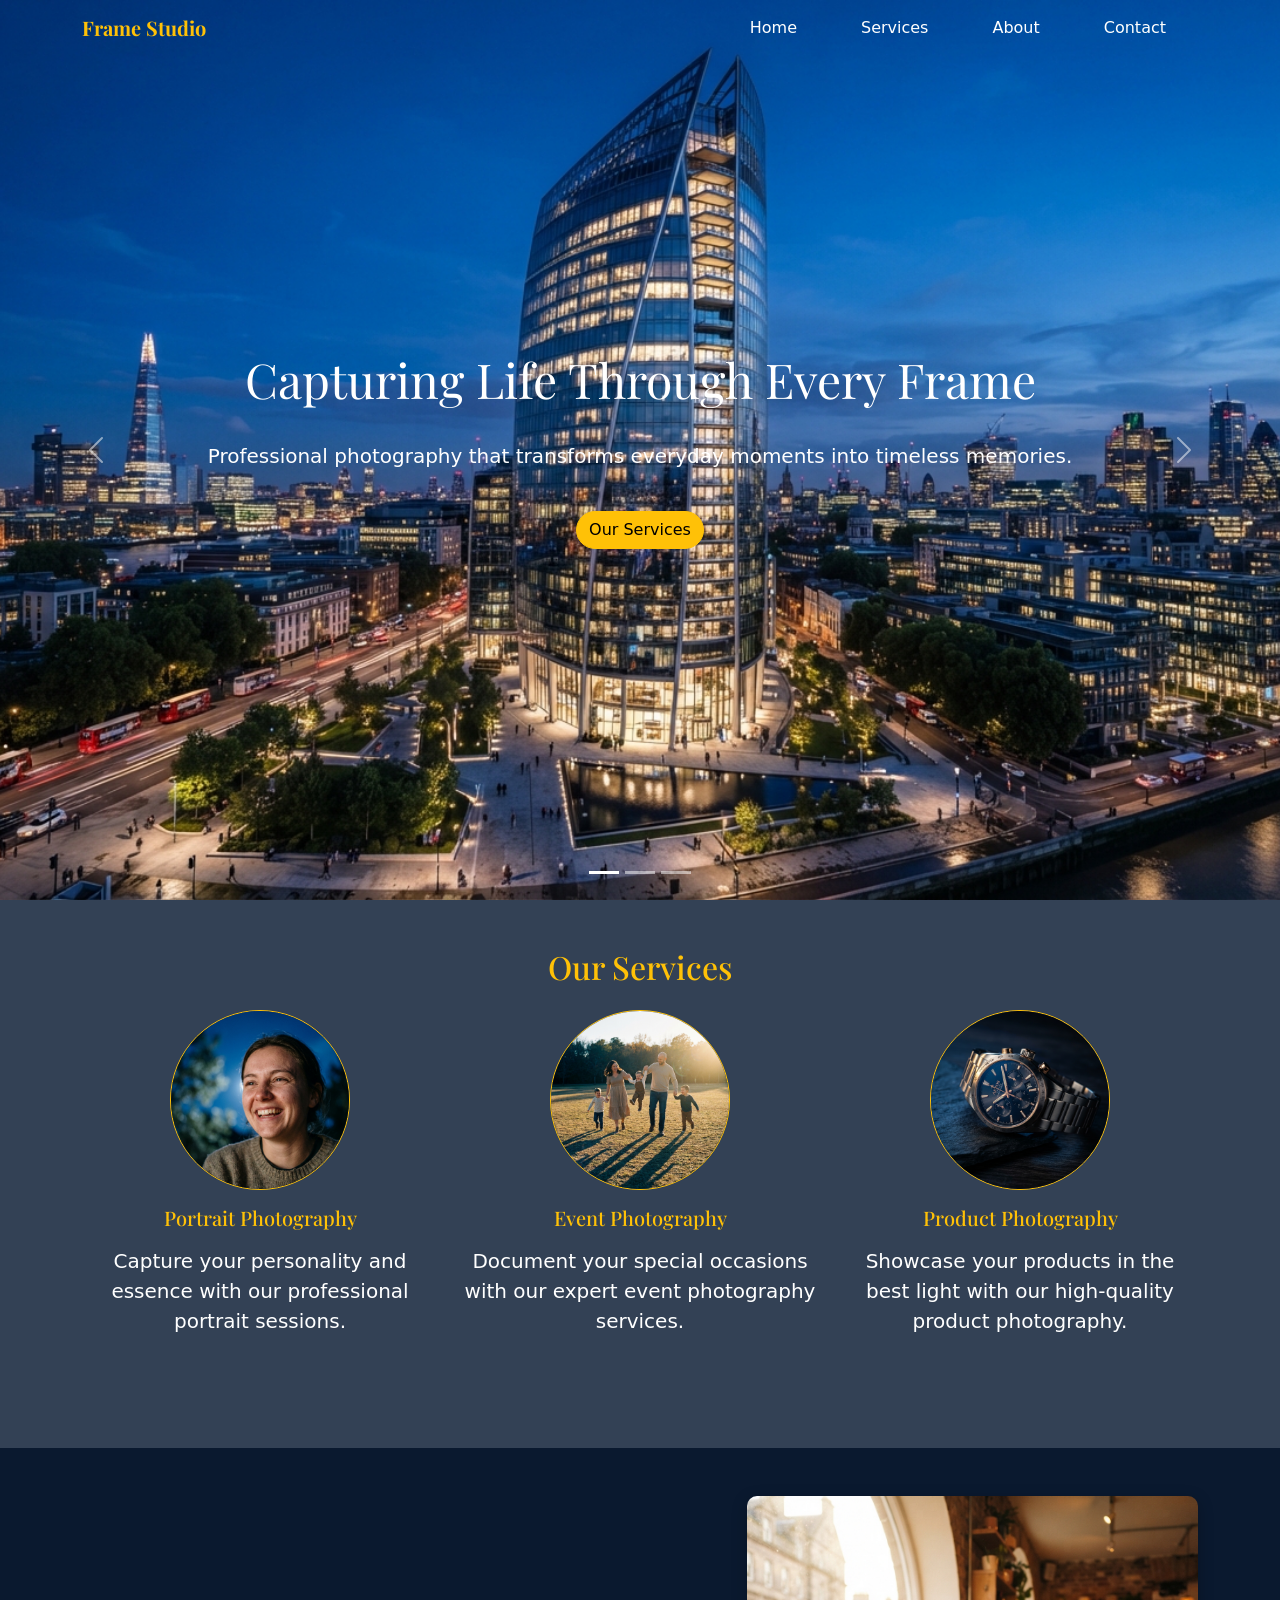
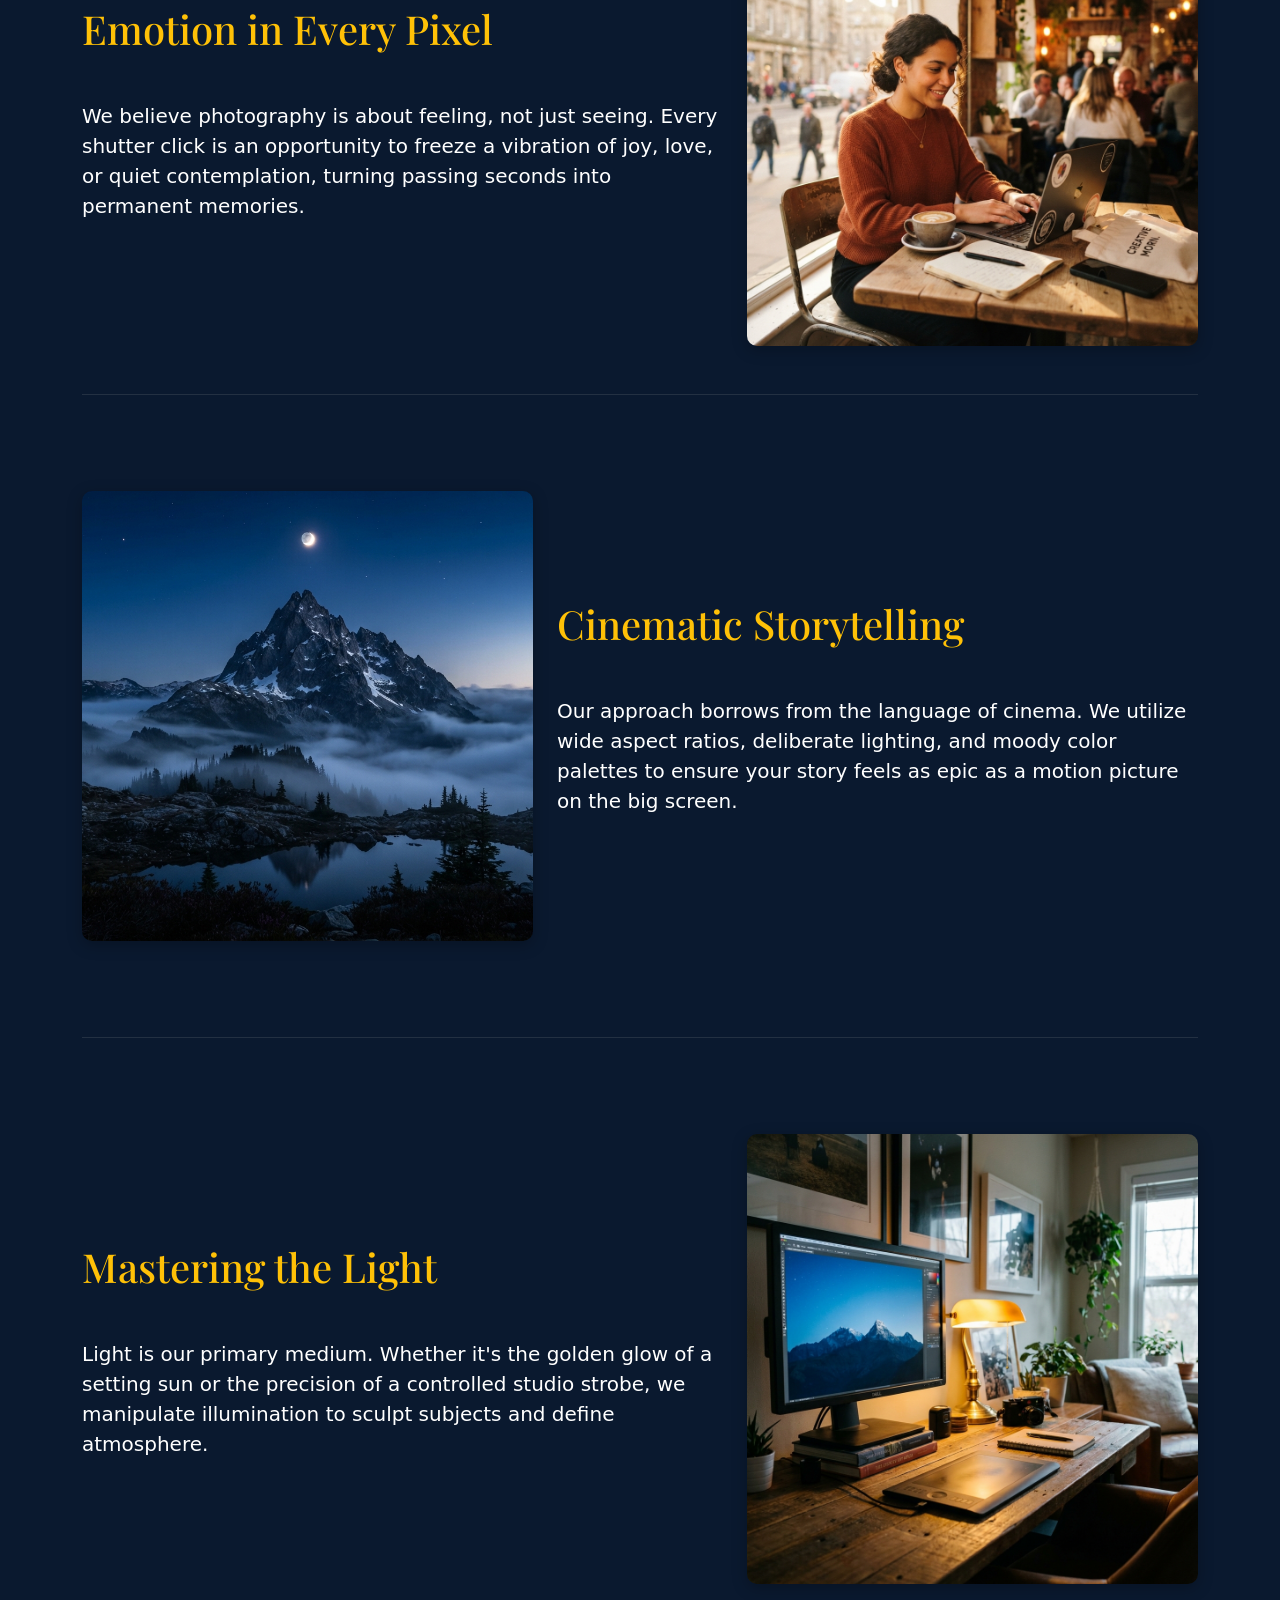
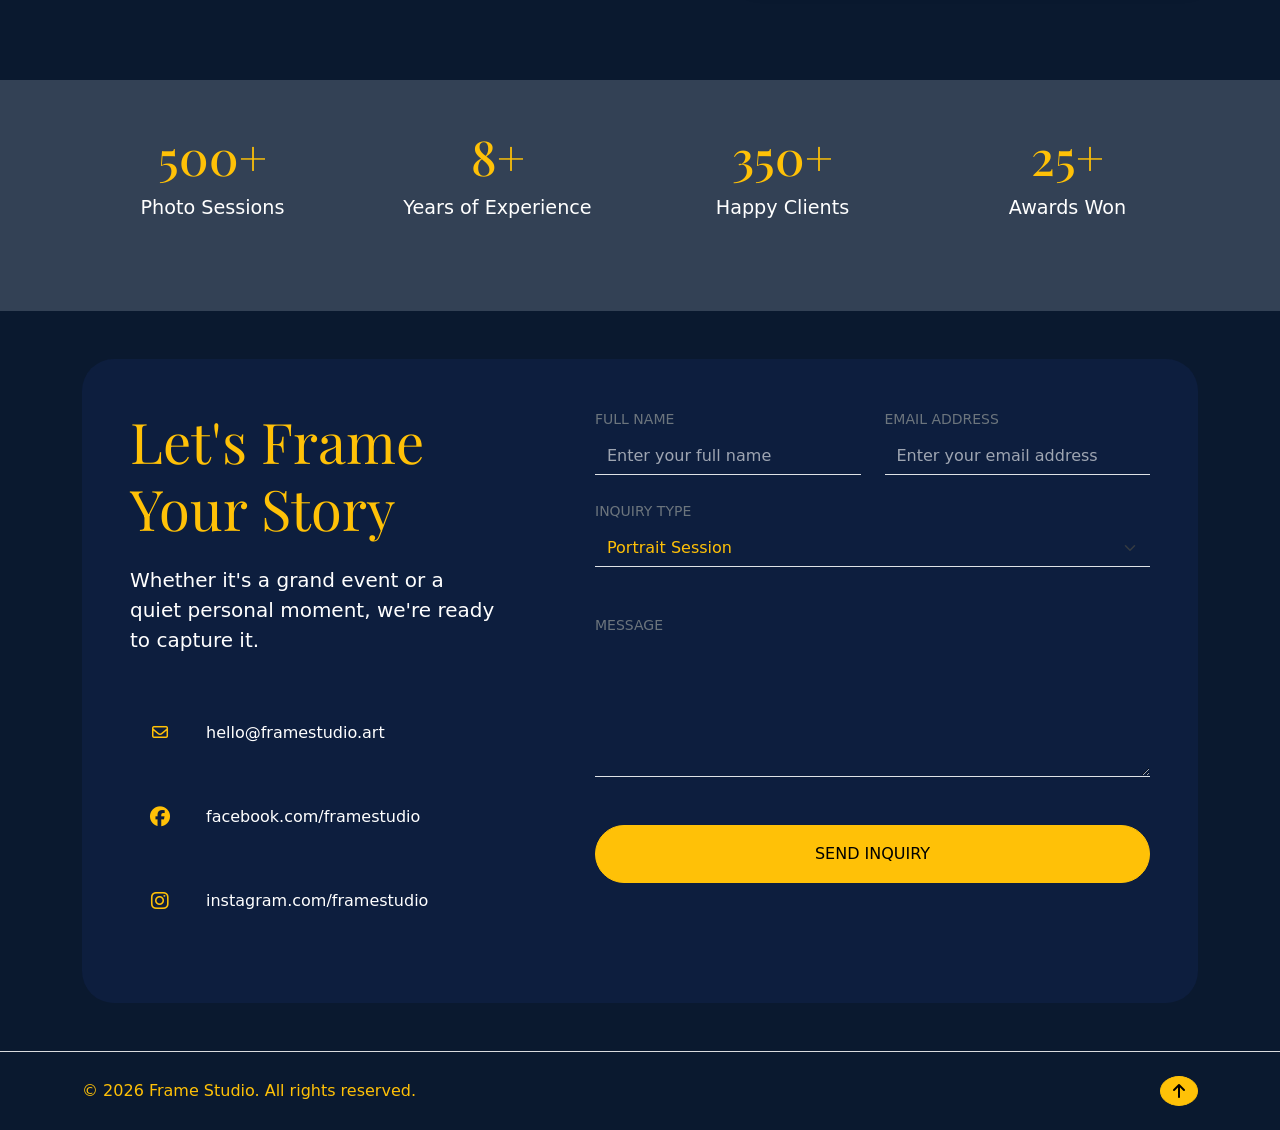
==== commit 6680b124: "refactor: improve About section image sizing" ====
--- a/task2-FrameStudio/index.html
+++ b/task2-FrameStudio/index.html
@@ -133,13 +133,13 @@
         </p>
         </div>
         <div class="col-lg-5">
-        <img src="images/card1.png" class="img-fluid rounded w-100" alt="img1">
+        <img src="images/card1.png" class="about-img" alt="img1">
         </div>
     </div>
     <hr class="border-secondary opacity-25 my-5">
     <div class="row align-items-center py-5">
         <div class="col-lg-5 order-lg-1">
-        <img src="images/card2.png" class="img-fluid rounded w-100" alt="img2">
+        <img src="images/card2.png" class="about-img" alt="img2">
         </div>
         <div class="col-lg-7 order-lg-2">
         <h1 class="text-warning mb-5">Cinematic Storytelling</h1>
@@ -154,7 +154,7 @@
                 
         </div>
         <div class="col-lg-5">
-        <img src="images/card3.png" class="img-fluid rounded w-100" alt="img3">
+        <img src="images/card3.png" class="about-img" alt="img3">
         </div>
     </div>
 
--- a/task2-FrameStudio/style.css
+++ b/task2-FrameStudio/style.css
@@ -46,7 +46,14 @@
 .service-img:hover{
     transform: scale(1.1);
 }
-
+/*for about section*/
+.about-img{
+    width:100%;
+    height:450px;
+    object-fit:cover;
+    border-radius: 10px;
+    box-shadow: 0 4px 15px rgba(0,0,0,.25);
+}
 /* for numbers section */
 #numbers{
     
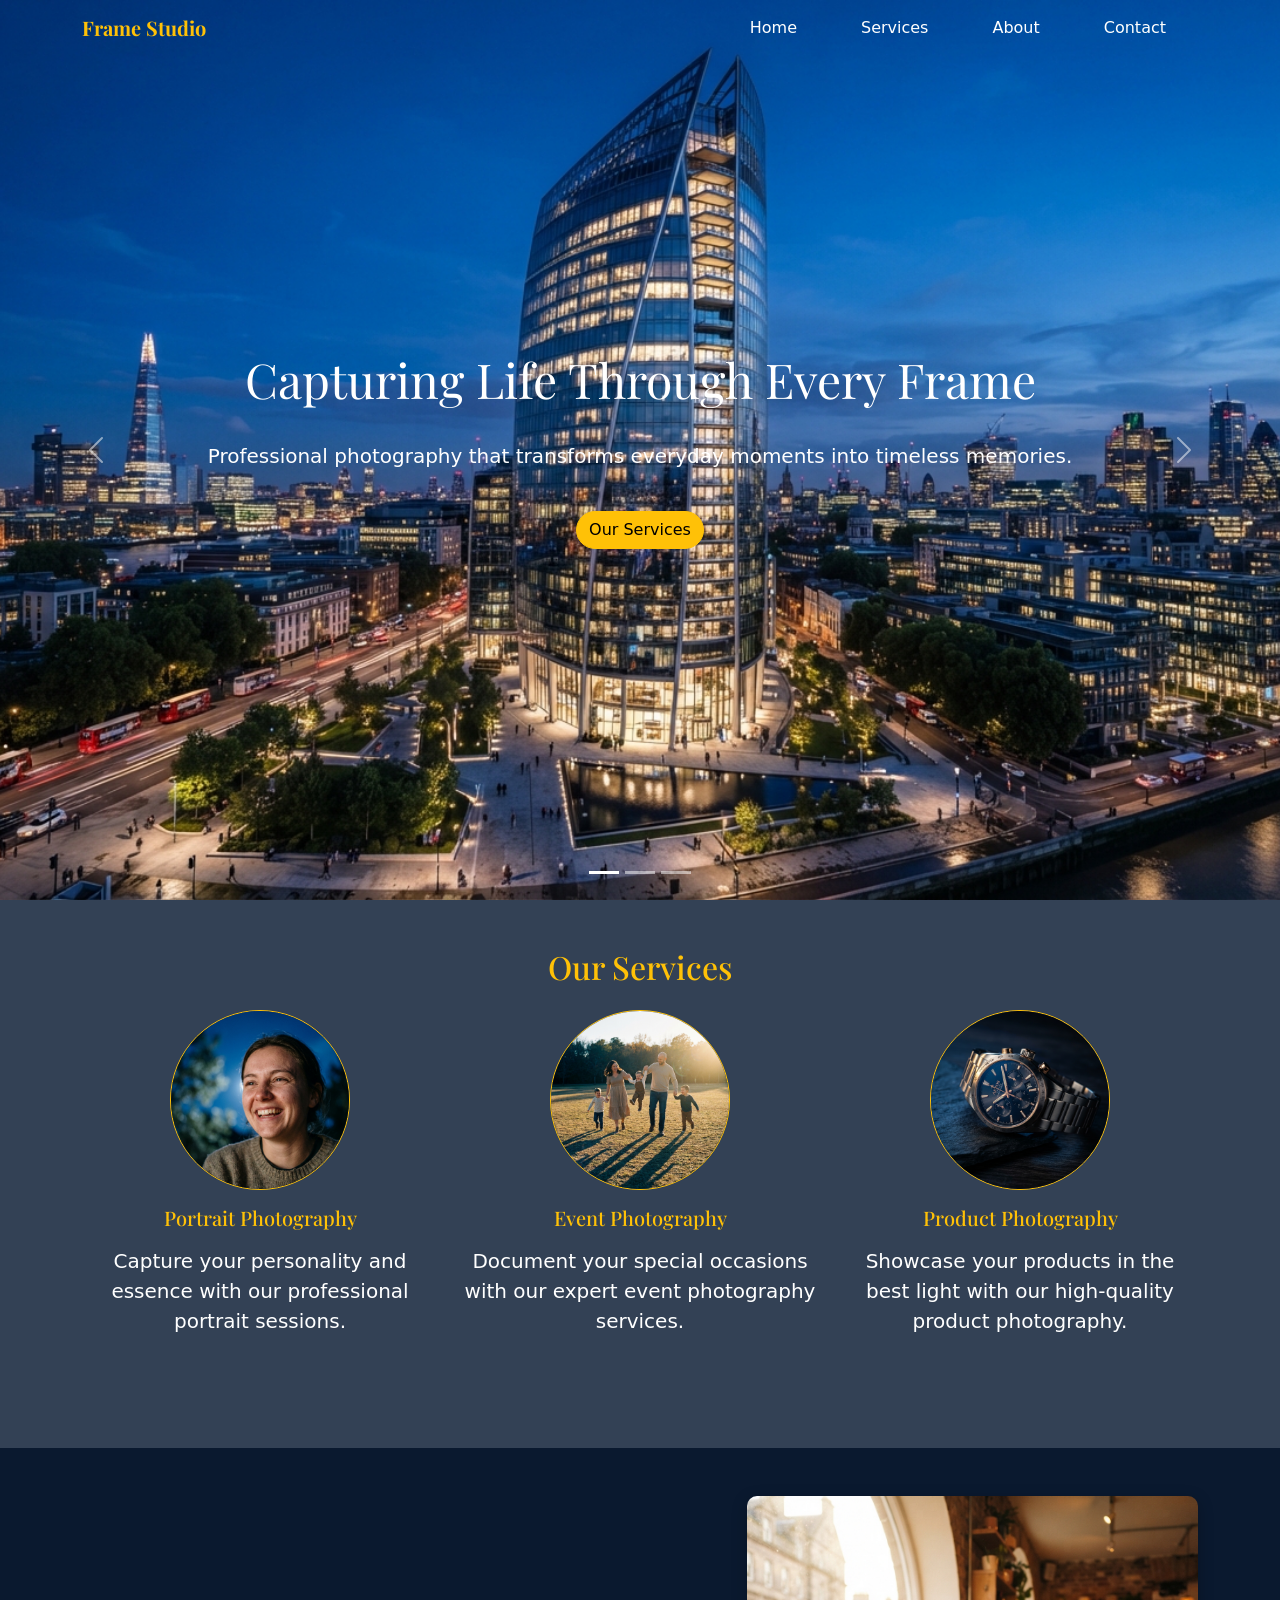
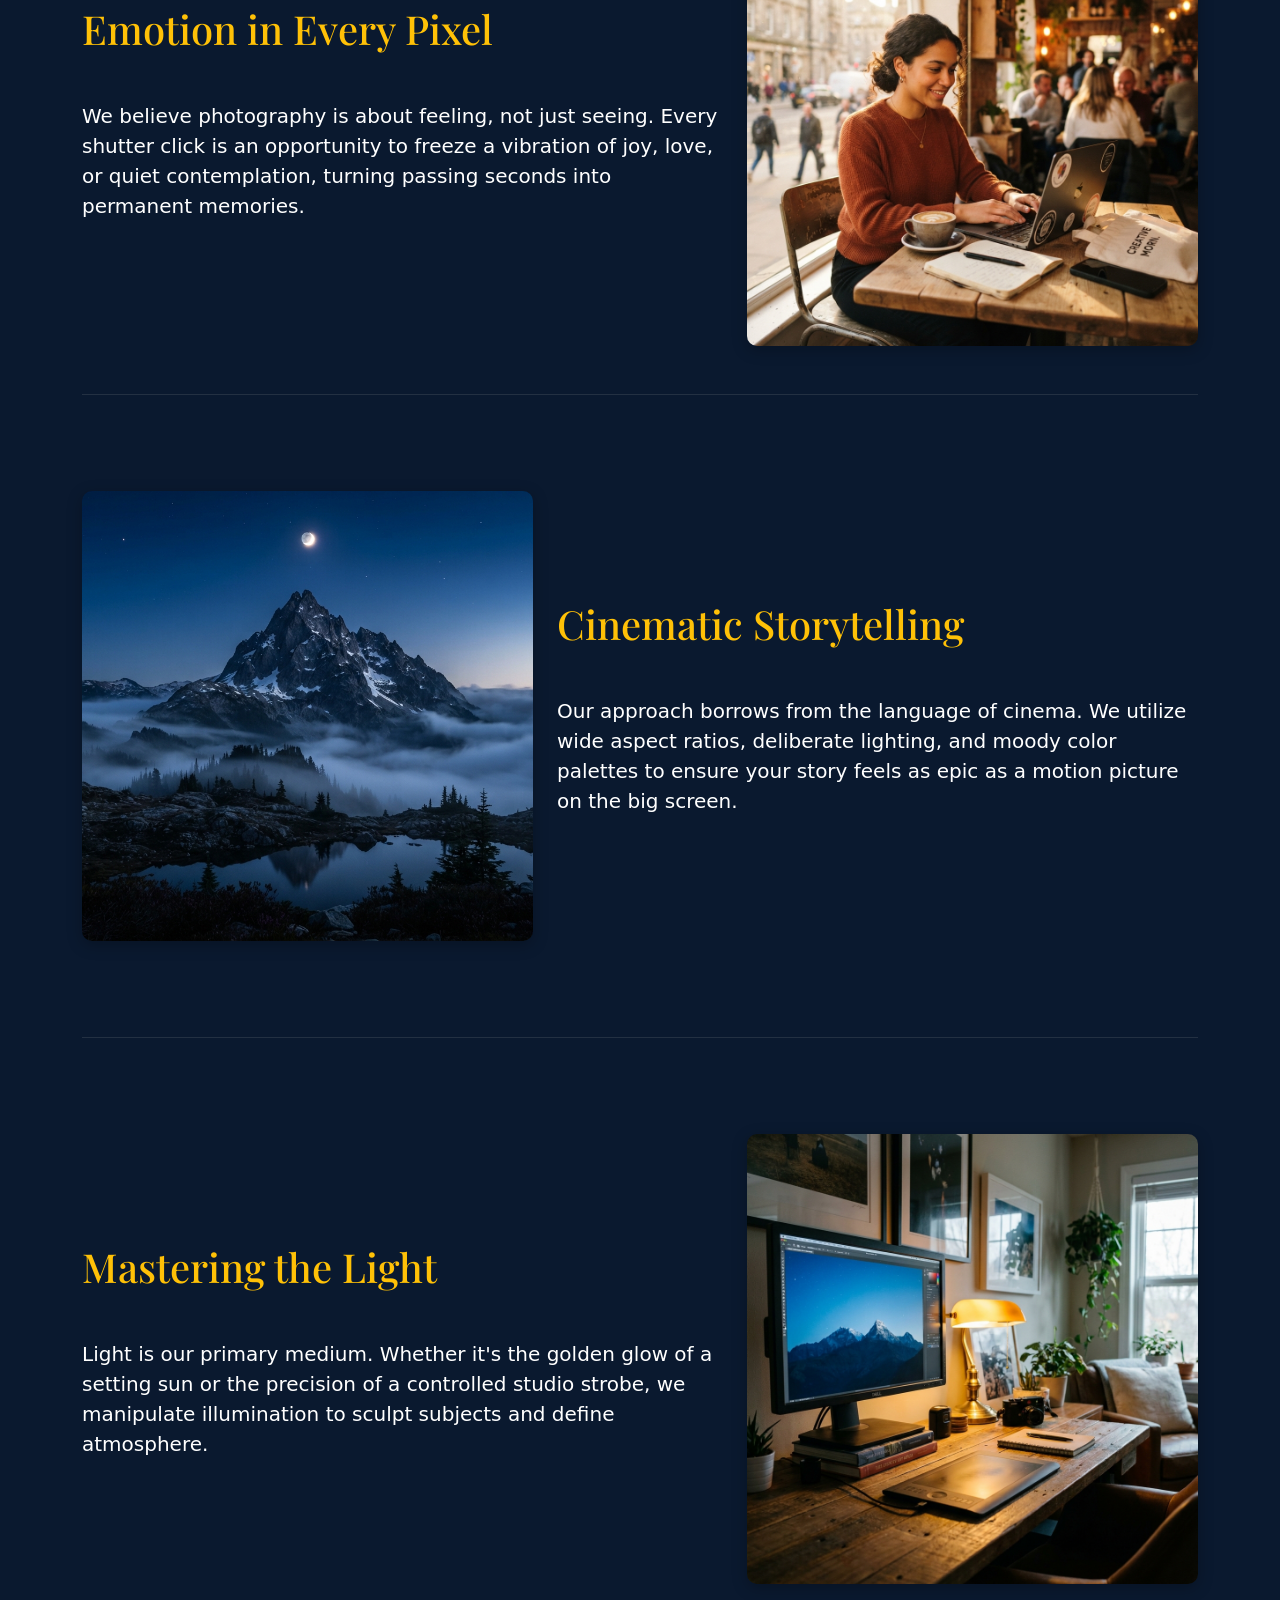
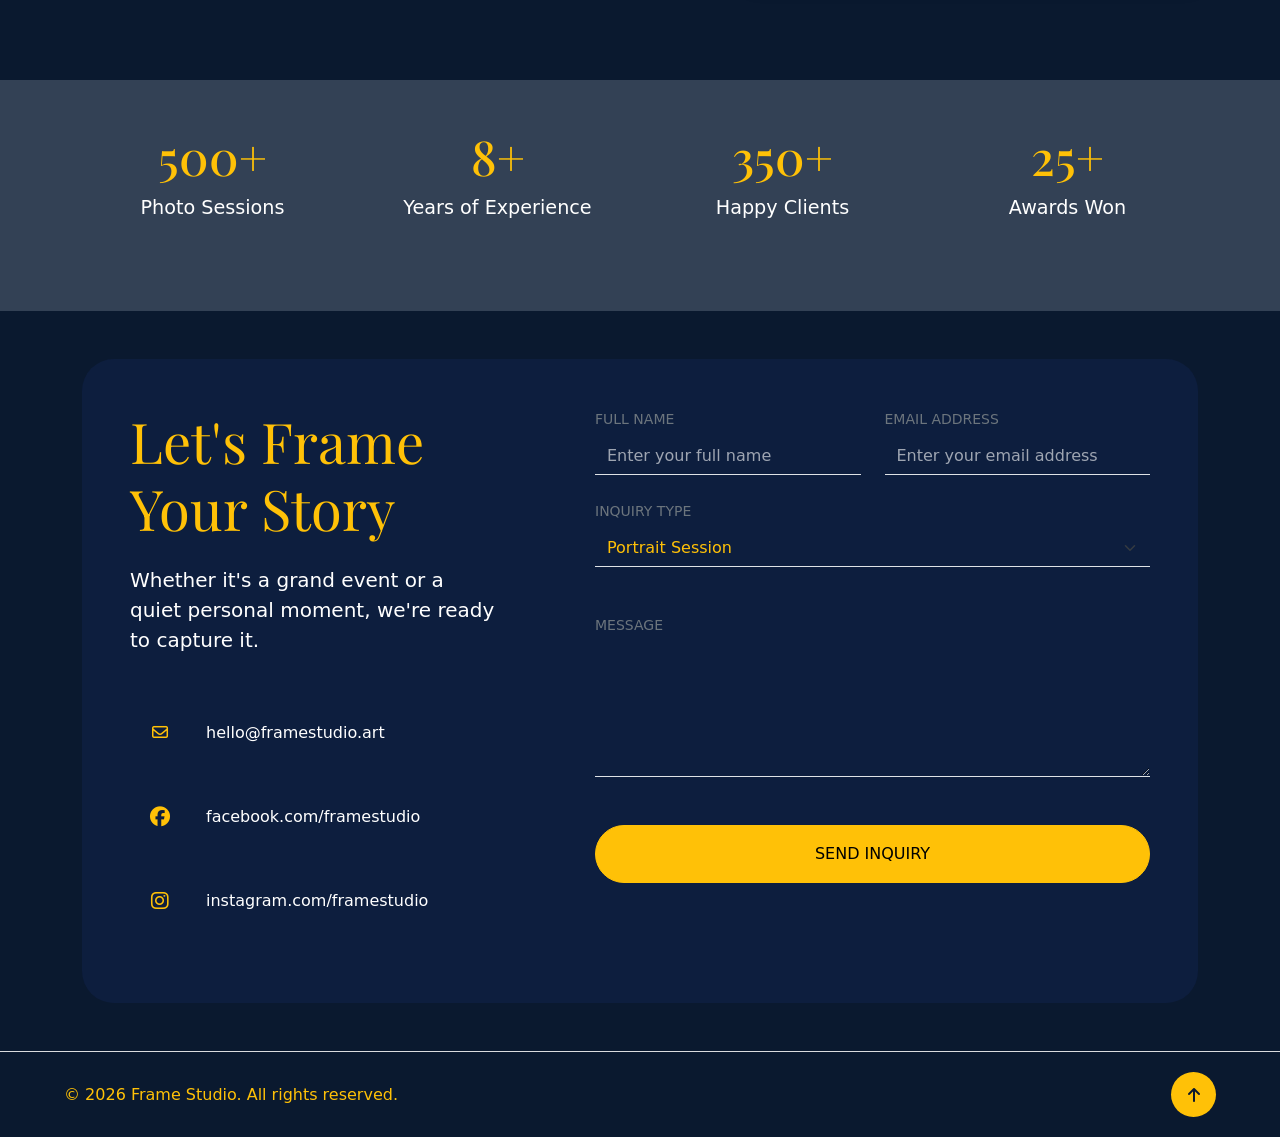
==== commit 05a6acd2: "refactor: convert footer layout to CSS Flexbox" ====
--- a/task2-FrameStudio/index.html
+++ b/task2-FrameStudio/index.html
@@ -257,14 +257,13 @@
 <hr class="border-secondary my-0">
 
 <!-- 7)footer -->
-<footer class="bg-navy py-4">
-    <div class="container-lg">
-        <div class="d-flex justify-content-between align-items-center">
-            <p class="text-warning mb-0">&copy; 2026 Frame Studio. All rights reserved.</p>
-            <a href="#carousel" class="btn btn-warning rounded-circle d-inline-flex justify-content-center align-items-center">
-                <i class="fa-solid fa-arrow-up"></i>
-            </a>
-        </div>
+<footer class="bg-navy footer">
+    <div class="footer-container">
+        <p>&copy; 2026 Frame Studio. All rights reserved.</p>
+
+        <a href="#carousel" class="back-to-top">
+            <i class="fa-solid fa-arrow-up"></i>
+        </a>
     </div>
 </footer>
 
--- a/task2-FrameStudio/style.css
+++ b/task2-FrameStudio/style.css
@@ -74,4 +74,39 @@
 .form-control::placeholder{
     color: rgba(255,255,255,.6) !important;
     opacity: 1 !important;
+}
+/* for footer section */
+.footer{
+    padding: 20px 0;
+}
+
+.footer-container{
+    width: 90%;
+    max-width: 1320px;
+    margin: auto;
+    display: flex;
+    justify-content: space-between;
+    align-items: center;
+}
+
+.footer p{
+    color: #ffc107;
+    margin: 0;
+}
+
+.back-to-top{
+    width: 45px;
+    height: 45px;
+    background-color: #ffc107;
+    color: var(--navy);
+    border-radius: 50%;
+    display: flex;
+    justify-content: center;
+    align-items: center;
+    text-decoration: none;
+    transition: .3s;
+}
+
+.back-to-top:hover{
+    background-color: #e0a800;
 }
